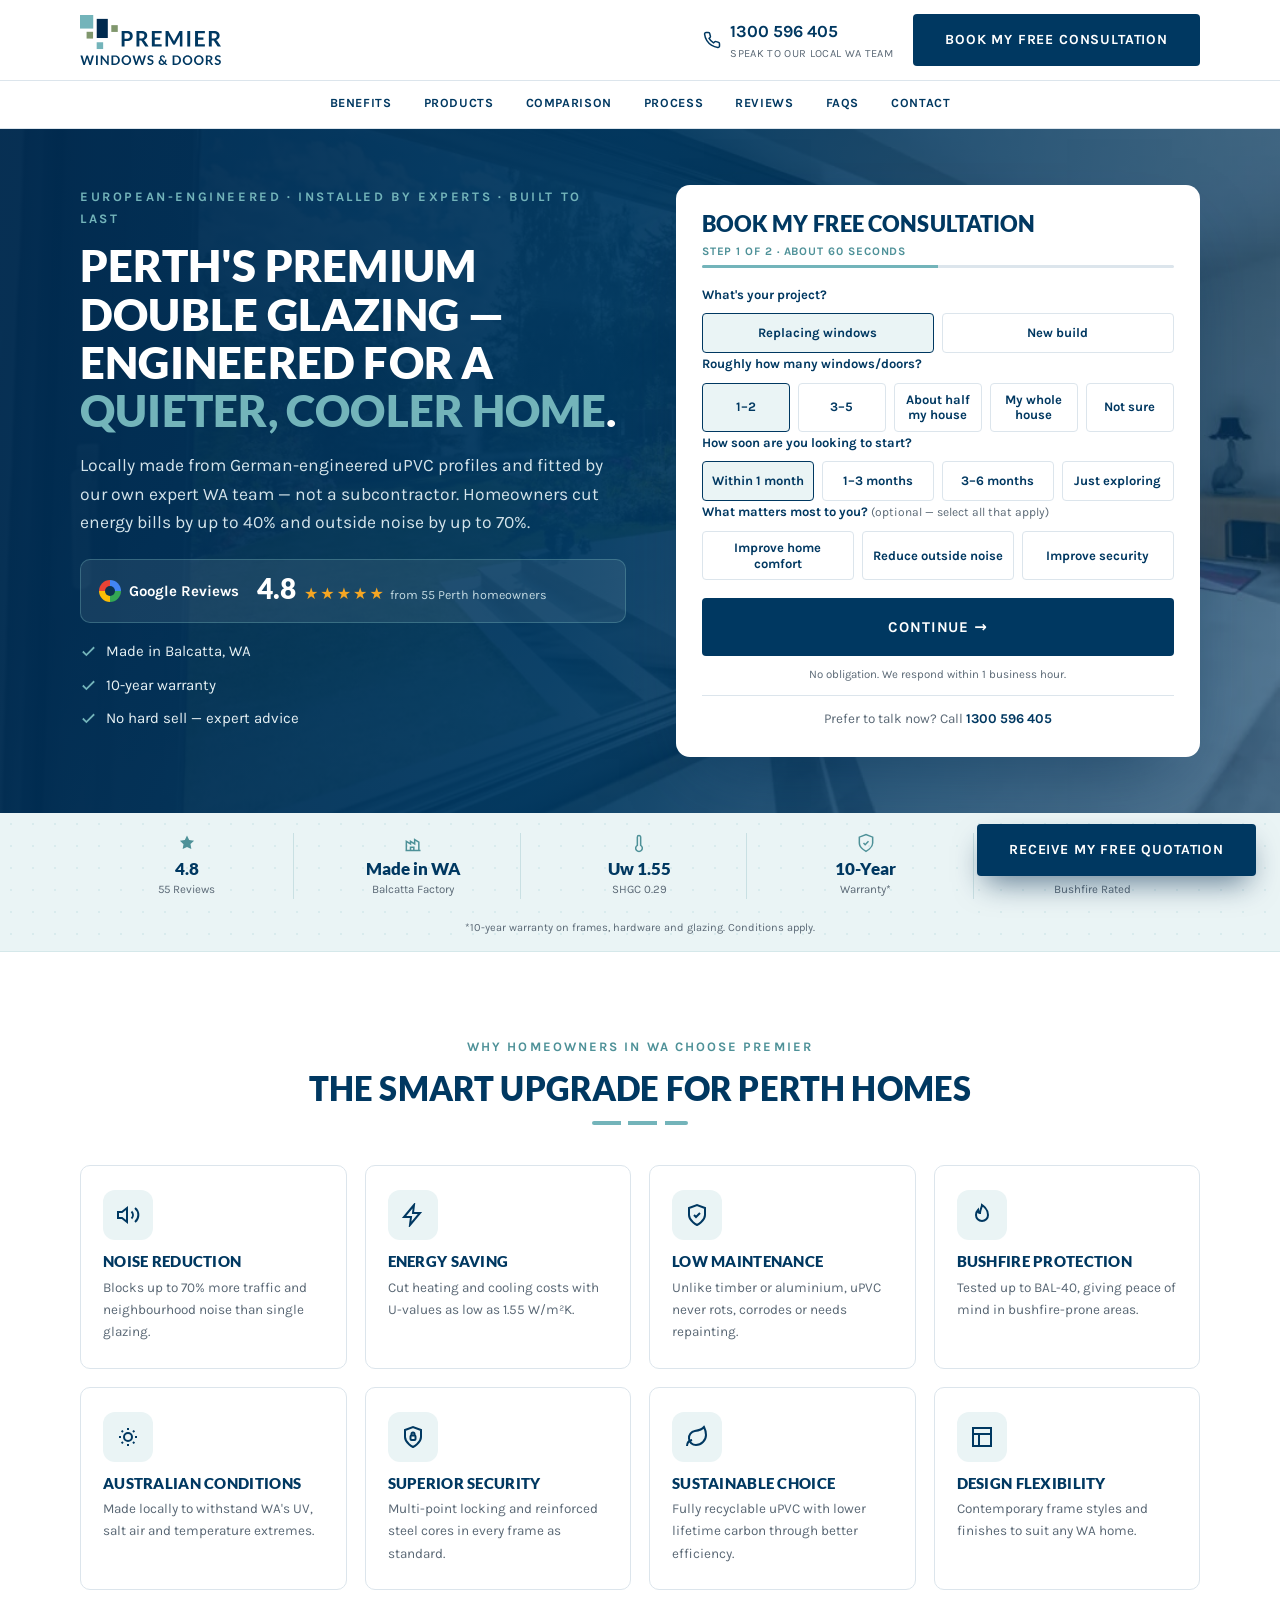
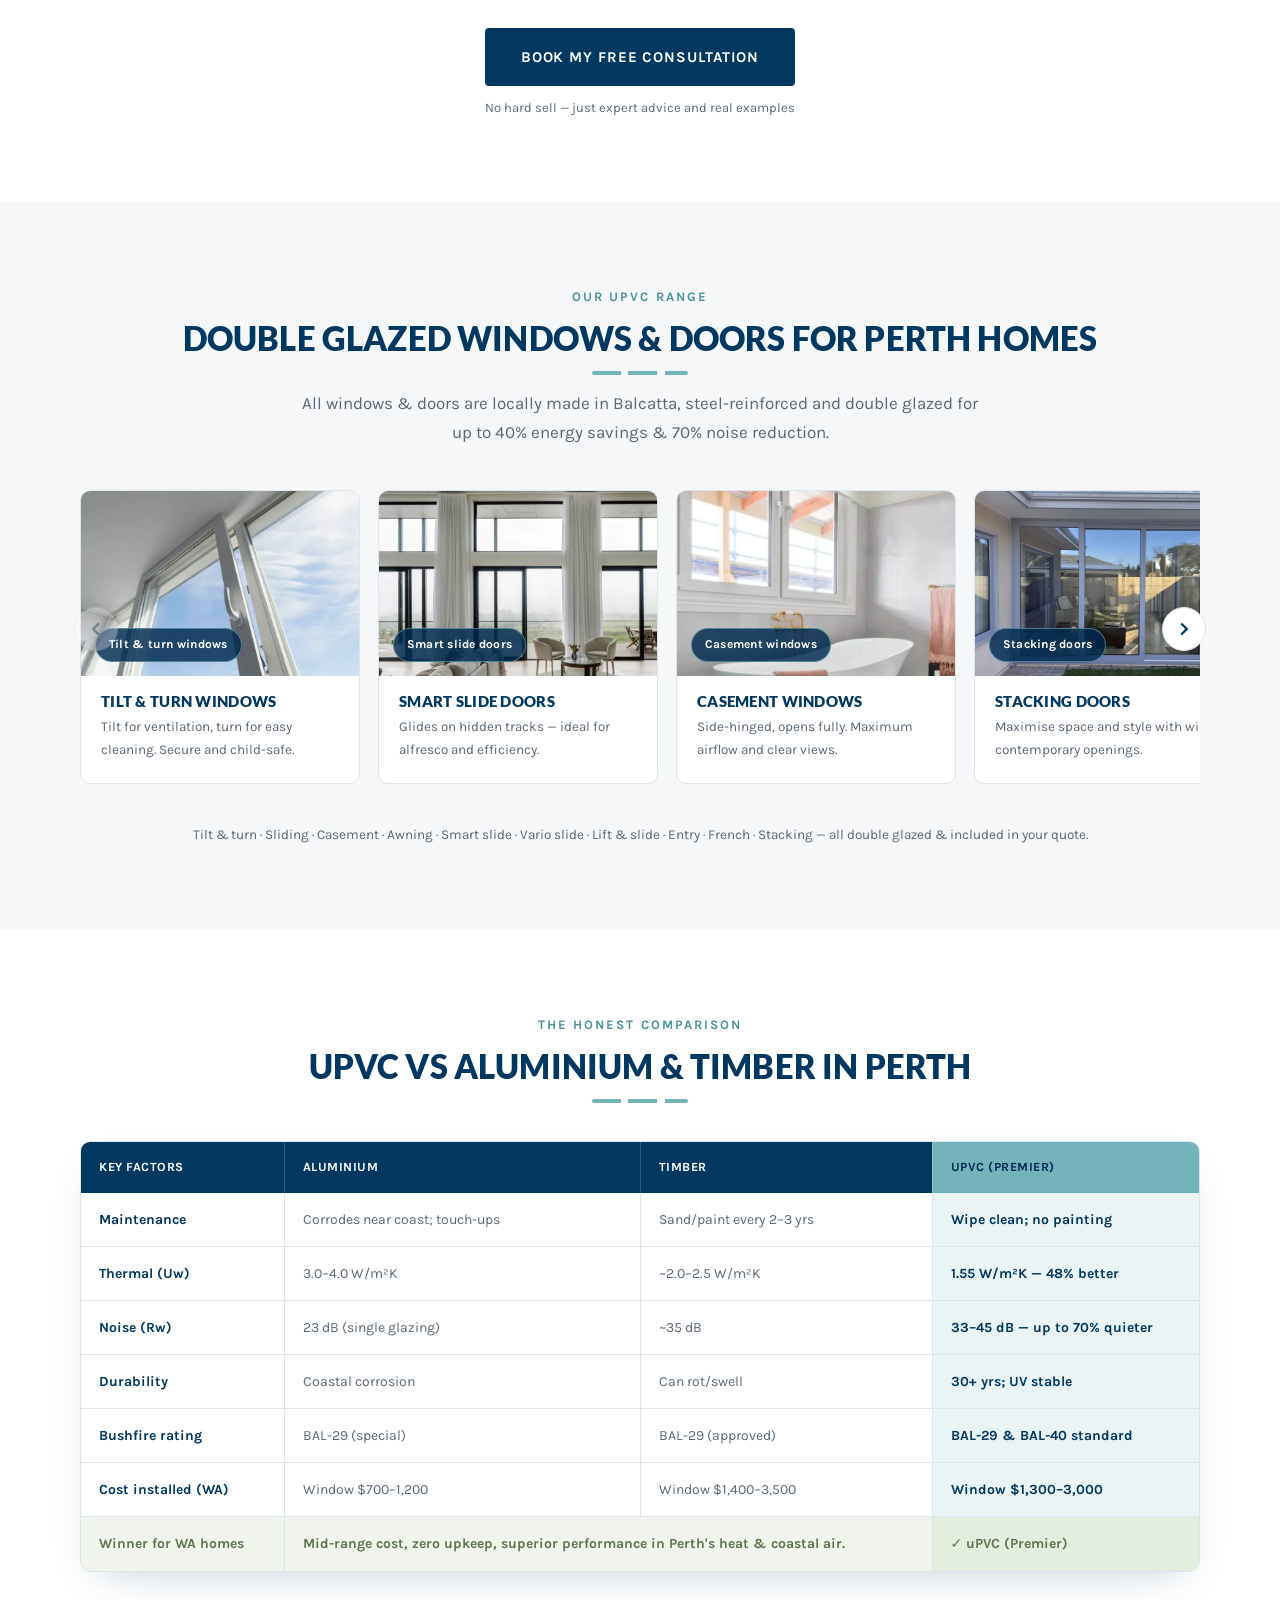
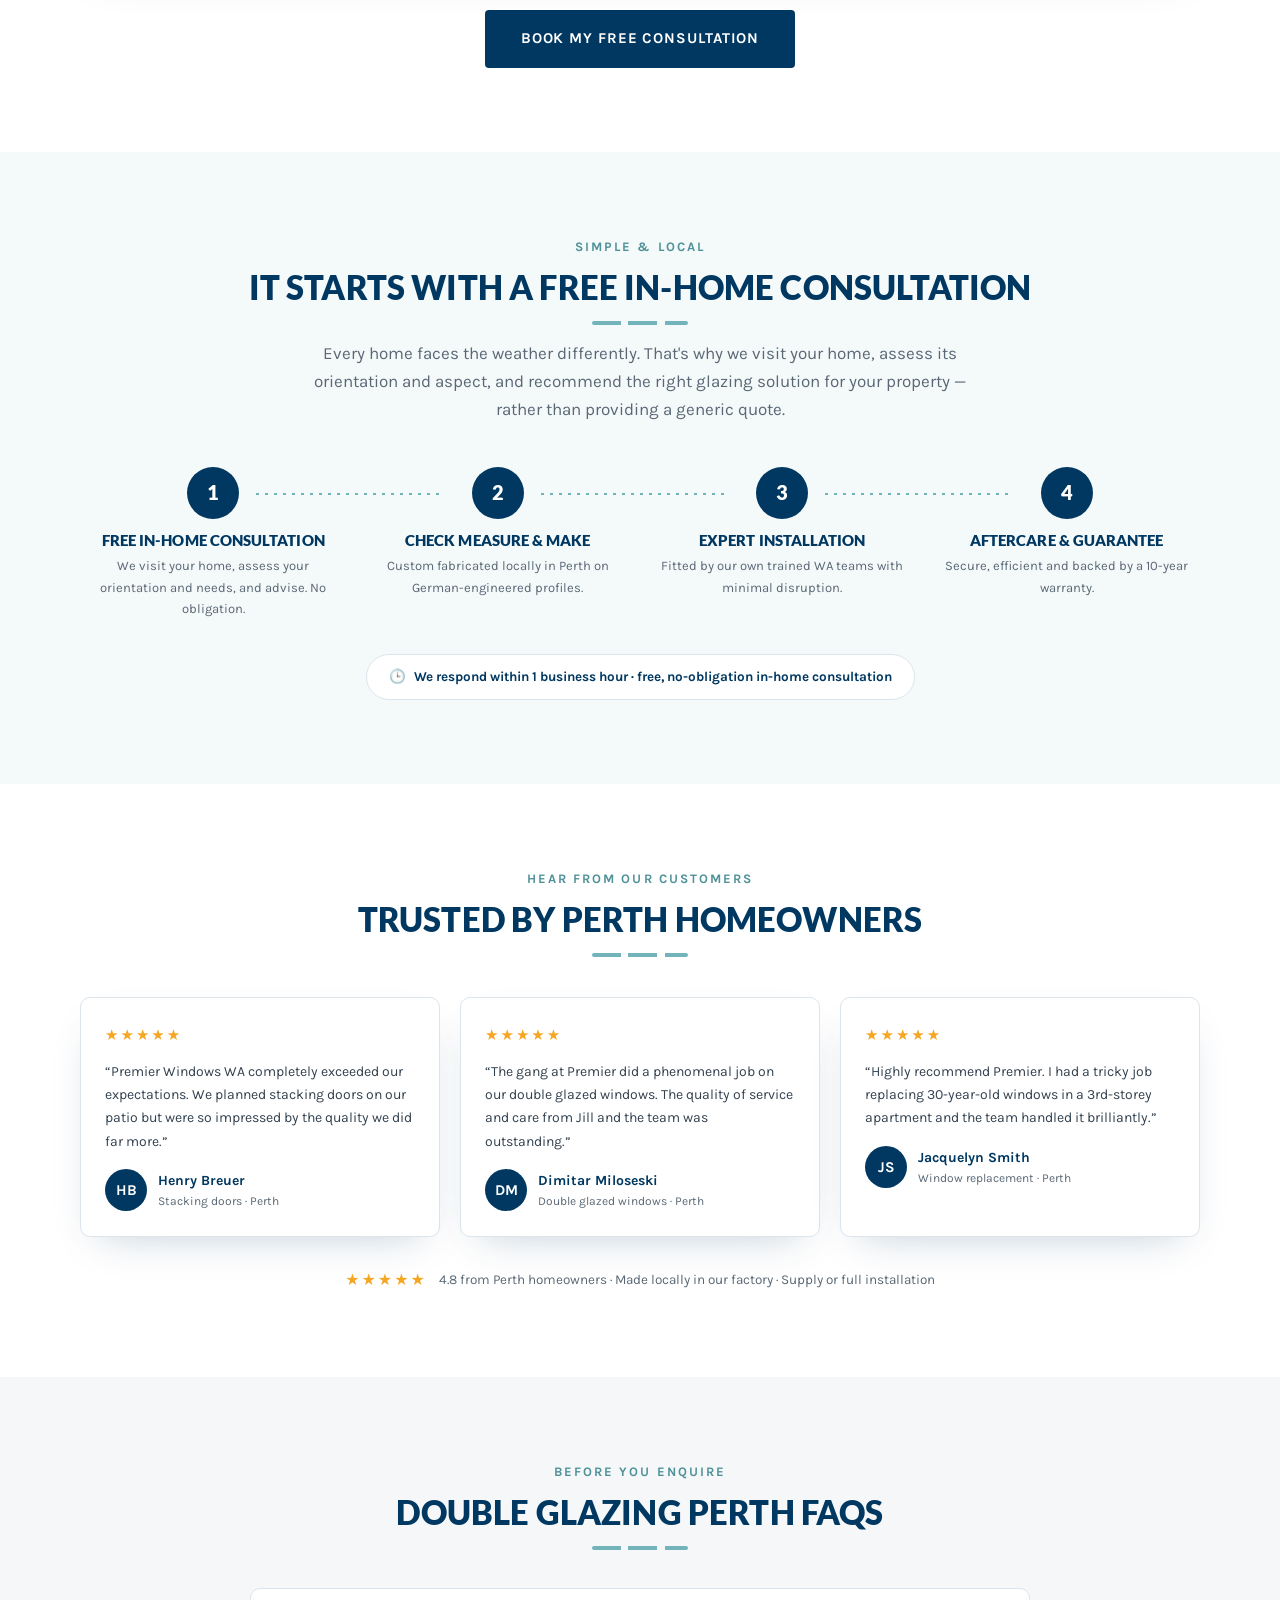
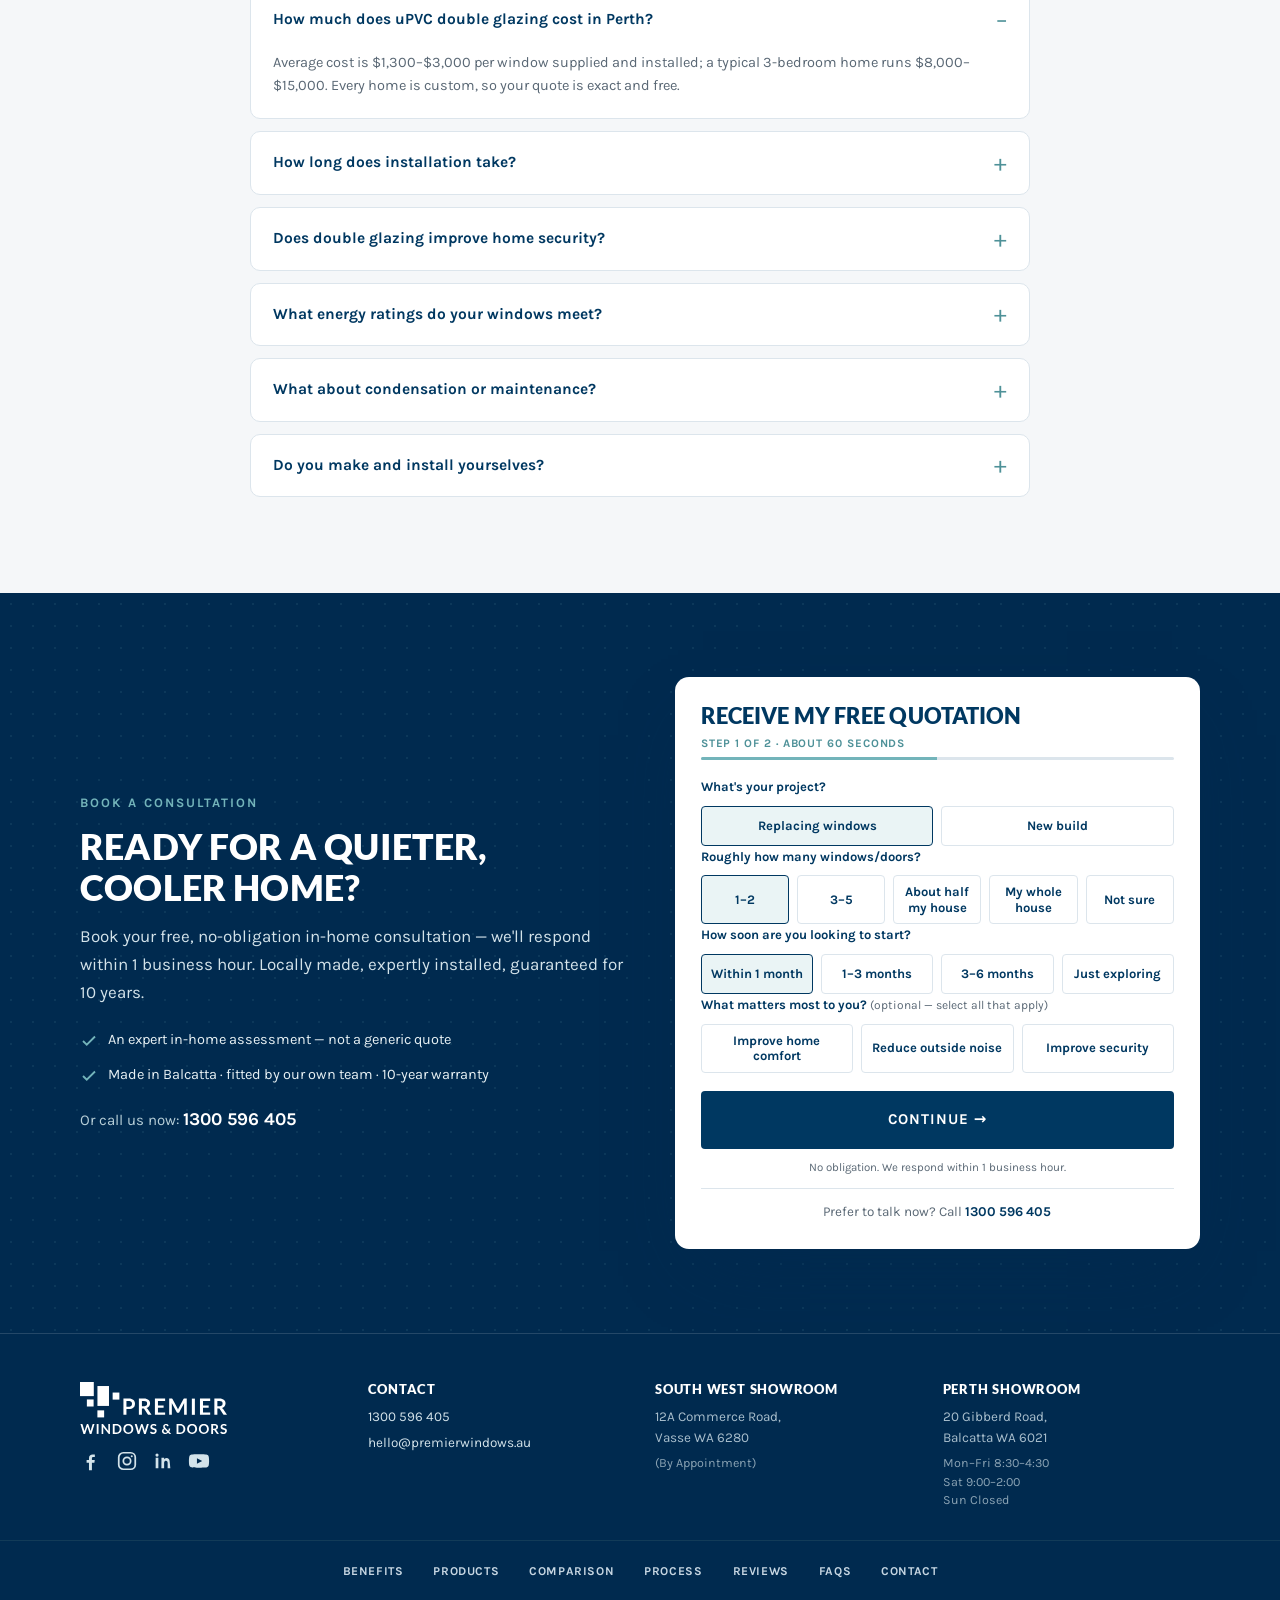
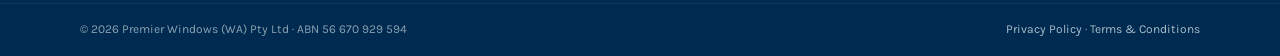
==== index.html @ fc29252c "Bump premier.css to ?v=13 (recover from edge-cache staleness on ?v=12) Co-Authored-By: Claude Opus 4" ====
<!DOCTYPE html>
<html lang="en-AU">
<head>
<meta charset="utf-8">
<meta name="viewport" content="width=device-width, initial-scale=1">
<meta name="robots" content="noindex,follow">
<title>uPVC Double Glazing Perth | Double Glazed Windows &amp; Doors | Premier Windows</title>
<meta name="description" content="European-quality uPVC double glazing, locally made in Balcatta and expertly installed across Perth. Cut energy bills by up to 40% and block up to 70% of the noise. Free in-home consultation.">
<meta name="theme-color" content="#003861">
<link rel="canonical" href="https://glazing.premierwindows.com.au/">
<link rel="icon" href="/assets/images/favicon.svg" type="image/svg+xml">

<!-- Open Graph / social -->
<meta property="og:type" content="website">
<meta property="og:site_name" content="Premier Windows &amp; Doors">
<meta property="og:title" content="uPVC Double Glazing Perth | Double Glazed Windows &amp; Doors">
<meta property="og:description" content="European-quality uPVC double glazing, locally made in Balcatta and expertly installed across Perth. Cut energy bills by up to 40% and block up to 70% of the noise.">
<meta property="og:url" content="https://glazing.premierwindows.com.au/">
<meta property="og:image" content="https://glazing.premierwindows.com.au/assets/images/hero-slidedoor-1080.jpg">
<meta property="og:locale" content="en_AU">
<meta name="twitter:card" content="summary_large_image">
<meta name="twitter:title" content="uPVC Double Glazing Perth | Double Glazed Windows &amp; Doors">
<meta name="twitter:description" content="Locally made in Balcatta, expertly installed across Perth. Cut energy bills by up to 40%, block up to 70% of the noise. Free in-home consultation.">
<meta name="twitter:image" content="https://glazing.premierwindows.com.au/assets/images/hero-slidedoor-1080.jpg">

<!-- ============================================================================
     PREMIER WINDOWS — GLAZING HOMEPAGE (conversion-first)
     glazing.premierwindows.com.au/  ·  dedicated Google Ads landing page
     Shares the same repo architecture as /replacement/ and /south-west-windows/:
       styles  → /assets/css/premier.css   scripts → /assets/js/premier-lp.js
       images  → /assets/images/           fonts   → /assets/fonts/
     ============================================================================ -->

<!-- Preload LCP image + critical fonts -->
<link rel="preload" as="image" href="/assets/images/hero-slidedoor-1080.webp"
      imagesrcset="/assets/images/hero-slidedoor-1000.webp 1000w, /assets/images/hero-slidedoor-1080.webp 1080w"
      imagesizes="100vw" fetchpriority="high">
<link rel="preload" as="font" type="font/woff2" href="/assets/fonts/lato-black.woff2" crossorigin>
<link rel="preload" as="font" type="font/woff2" href="/assets/fonts/karla-regular.woff2" crossorigin>
<link rel="preload" as="font" type="font/woff2" href="/assets/fonts/karla-bold.woff2" crossorigin>

<link rel="stylesheet" href="/assets/css/premier.css?v=13">
</head>
<body>
<a class="skip" href="#quote-form">Skip to consultation form</a>

<!-- ============ HEADER: logo + phone + CTA, with section nav ============ -->
<header class="hdr">
  <div class="wrap">
    <a class="logo" href="#top" aria-label="Premier Windows &amp; Doors">
      <img src="/assets/images/premier-logo.svg" width="153" height="54" alt="Premier Windows &amp; Doors">
    </a>
    <div class="right">
      <a class="tel" href="tel:1300596405" data-track="phone">
        <svg width="18" height="18" viewBox="0 0 24 24" fill="none" stroke="currentColor" stroke-width="2" aria-hidden="true"><path d="M22 16.92v3a2 2 0 0 1-2.18 2 19.79 19.79 0 0 1-8.63-3.07 19.5 19.5 0 0 1-6-6 19.79 19.79 0 0 1-3.07-8.67A2 2 0 0 1 4.11 2h3a2 2 0 0 1 2 1.72c.13.98.36 1.93.7 2.85a2 2 0 0 1-.45 2.11L8.09 9.91a16 16 0 0 0 6 6l1.23-1.23a2 2 0 0 1 2.11-.45c.92.34 1.87.57 2.85.7A2 2 0 0 1 22 16.92z"/></svg>
        <span>1300 596 405<small>Speak to our local WA team</small></span>
      </a>
      <a class="btn btn-primary" href="#quote-form"><span class="u-desktop">Book my free consultation</span><span class="u-mobile">Book consultation</span></a>
    </div>
  </div>
  <nav class="secnav" aria-label="Page sections">
    <div class="wrap">
      <a href="#benefits">Benefits</a>
      <a href="#products">Products</a>
      <a href="#comparison">Comparison</a>
      <a href="#process">Process</a>
      <a href="#reviews">Reviews</a>
      <a href="#faqs">FAQs</a>
      <a href="#contact">Contact</a>
    </div>
  </nav>
</header>

<main id="top">

<!-- ============ HERO ============ -->
<section class="hero" aria-labelledby="hero-h1">
  <div class="heroimg" aria-hidden="true">
    <picture>
      <source type="image/webp" srcset="/assets/images/hero-slidedoor-1000.webp 1000w, /assets/images/hero-slidedoor-1080.webp 1080w" sizes="100vw">
      <img src="/assets/images/hero-slidedoor-1080.jpg" alt="" width="1080" height="675" fetchpriority="high" decoding="async">
    </picture>
  </div>

  <div class="wrap">
    <div>
      <span class="eyebrow">European-engineered · Installed by experts · Built to last</span>
      <h1 id="hero-h1">Perth's premium double glazing — engineered for a <span class="accent">quieter, cooler home</span>.</h1>
      <p class="sub">Locally made from German-engineered uPVC profiles and fitted by our own expert WA team — not a subcontractor. Homeowners cut energy bills by up to 40% and outside noise by up to 70%.</p>

      <!-- Google Reviews — prominent -->
      <div class="gwrap">
        <span class="glogo"><span class="gmark" aria-hidden="true"></span>Google Reviews</span>
        <span class="score">
          <span class="num">4.8</span>
          <span>
            <span class="stars" role="img" aria-label="Rated 4.8 out of 5">★★★★★</span>
            <span class="cnt">from 55 Perth homeowners</span>
          </span>
        </span>
      </div>

      <ul class="usp">
        <li><svg width="17" height="17" viewBox="0 0 24 24" fill="none" stroke="currentColor" stroke-width="2.5" aria-hidden="true"><path d="M20 6 9 17l-5-5"/></svg>Made in Balcatta, WA</li>
        <li><svg width="17" height="17" viewBox="0 0 24 24" fill="none" stroke="currentColor" stroke-width="2.5" aria-hidden="true"><path d="M20 6 9 17l-5-5"/></svg>10-year warranty</li>
        <li><svg width="17" height="17" viewBox="0 0 24 24" fill="none" stroke="currentColor" stroke-width="2.5" aria-hidden="true"><path d="M20 6 9 17l-5-5"/></svg>No hard sell — expert advice</li>
      </ul>
    </div>

    <!-- ============ CONSULTATION FORM (reuses shared premier-lp.js) ============ -->
    <div class="fcard" id="quote-form">
      <form id="quoteForm" novalidate>
        <div data-step="1">
          <h2>Book my free consultation</h2>
          <p class="fstep">Step 1 of 2 · about 60 seconds</p>
          <div class="progress"><i id="progressBar"></i></div>

          <fieldset>
            <legend>What's your project?</legend>
            <div class="choices">
              <input type="radio" id="proj-rep" name="Project_Type" value="Replacing windows" checked>
              <label for="proj-rep">Replacing windows</label>
              <input type="radio" id="proj-new" name="Project_Type" value="New build">
              <label for="proj-new">New build</label>
            </div>
          </fieldset>

          <fieldset>
            <legend>Roughly how many windows/doors?</legend>
            <div class="choices">
              <input type="radio" id="size-1" name="Project_Size" value="1–2" checked>
              <label for="size-1">1–2</label>
              <input type="radio" id="size-2" name="Project_Size" value="3–5">
              <label for="size-2">3–5</label>
              <input type="radio" id="size-3" name="Project_Size" value="About half my house">
              <label for="size-3">About half my house</label>
              <input type="radio" id="size-4" name="Project_Size" value="My whole house">
              <label for="size-4">My whole house</label>
              <input type="radio" id="size-5" name="Project_Size" value="Not sure">
              <label for="size-5">Not sure</label>
            </div>
          </fieldset>

          <fieldset>
            <legend>How soon are you looking to start?</legend>
            <div class="choices">
              <input type="radio" id="when-1" name="Timeframe" value="Within 1 month" checked>
              <label for="when-1">Within 1 month</label>
              <input type="radio" id="when-2" name="Timeframe" value="1–3 months">
              <label for="when-2">1–3 months</label>
              <input type="radio" id="when-3" name="Timeframe" value="3–6 months">
              <label for="when-3">3–6 months</label>
              <input type="radio" id="when-4" name="Timeframe" value="Just exploring">
              <label for="when-4">Just exploring</label>
            </div>
          </fieldset>

          <fieldset>
            <legend>What matters most to you? <span class="opt">(optional — select all that apply)</span></legend>
            <div class="choices checks">
              <input type="checkbox" id="pri-1" name="Priorities" value="Improve home comfort">
              <label for="pri-1">Improve home comfort</label>
              <input type="checkbox" id="pri-2" name="Priorities" value="Reduce outside noise">
              <label for="pri-2">Reduce outside noise</label>
              <input type="checkbox" id="pri-3" name="Priorities" value="Improve security">
              <label for="pri-3">Improve security</label>
            </div>
          </fieldset>

          <button type="button" class="btn btn-primary btn-block btn-lg" id="toStep2" style="margin-top:18px">Continue →</button>
          <p class="micro">No obligation. We respond within 1 business hour.</p>
          <p class="callalt">Prefer to talk now? Call <a href="tel:1300596405" data-track="phone">1300 596 405</a></p>
        </div>

        <div data-step="2" hidden>
          <h2>Almost done</h2>
          <p class="fstep">Step 2 of 2 · where should we send it?</p>
          <div class="progress"><i style="width:100%"></i></div>

          <div class="field">
            <label class="sr-only" for="first-name">First name</label>
            <input type="text" id="first-name" name="First_Name" placeholder="First name" autocomplete="given-name" required>
            <p class="err">Please enter your first name</p>
          </div>
          <div class="field">
            <label class="sr-only" for="last-name">Last name</label>
            <input type="text" id="last-name" name="Last_Name" placeholder="Last name" autocomplete="family-name" required>
            <p class="err">Please enter your last name</p>
          </div>
          <div class="field">
            <label class="sr-only" for="phone">Phone number</label>
            <input type="tel" id="phone" name="Phone" placeholder="Phone number" autocomplete="tel" inputmode="tel" required>
            <p class="err">Please enter a valid phone number</p>
          </div>
          <div class="field">
            <label class="sr-only" for="email">Email address</label>
            <input type="email" id="email" name="Email" placeholder="Email address" autocomplete="email" inputmode="email" required>
            <p class="err">Please enter a valid email address</p>
          </div>

          <button type="submit" class="btn btn-primary btn-block btn-lg" id="submitBtn" style="margin-top:18px">Book my consultation →</button>
          <button type="button" class="back" id="backTo1">← Back</button>
          <p class="micro">🔒 We respond within 1 business hour. By submitting you agree to be contacted by Premier Windows. Opt out anytime.</p>
        </div>
      </form>

      <!-- Inline success (used only if SUCCESS_URL redirect is disabled) -->
      <div class="success" id="formSuccess" hidden role="status" aria-live="polite">
        <div class="ico"><svg width="30" height="30" viewBox="0 0 24 24" fill="none" stroke="currentColor" stroke-width="3" aria-hidden="true"><path d="M20 6 9 17l-5-5"/></svg></div>
        <h2>Thank you</h2>
        <p>Your consultation request is in. A local Premier specialist will call you within <strong>1 business hour</strong>.</p>
        <p style="margin-top:14px"><a class="btn btn-outline" href="tel:1300596405" data-track="phone">Call us now instead</a></p>
      </div>
    </div>
  </div>
</section>

<!-- ============ TRUST STRIP ============ -->
<section class="trustbar" aria-label="Why homeowners trust Premier Windows">
  <div class="dotted" aria-hidden="true"></div>
  <div class="wrap">
    <div class="tstat">
      <span class="tico"><svg width="20" height="20" viewBox="0 0 24 24" fill="currentColor" aria-hidden="true"><path d="M12 3l2.6 5.3 5.9.9-4.3 4.1 1 5.8L12 16.9 6.8 19.2l1-5.8L3.5 9.2l5.9-.9L12 3z"/></svg></span>
      <span class="big">4.8</span><small>55 Reviews</small>
    </div>
    <div class="tstat">
      <span class="tico"><svg width="20" height="20" viewBox="0 0 24 24" fill="none" stroke="currentColor" stroke-width="1.8" aria-hidden="true"><path d="M3 21h18M4 21V10l5 3V10l5 3V8l5 3v10"/><path d="M9 21v-4h4v4"/></svg></span>
      <span class="big">Made in WA</span><small>Balcatta Factory</small>
    </div>
    <div class="tstat">
      <span class="tico"><svg width="20" height="20" viewBox="0 0 24 24" fill="none" stroke="currentColor" stroke-width="1.8" aria-hidden="true"><path d="M14 14.76V5a2 2 0 1 0-4 0v9.76a4 4 0 1 0 4 0z"/></svg></span>
      <span class="big">Uw 1.55</span><small>SHGC 0.29</small>
    </div>
    <div class="tstat">
      <span class="tico"><svg width="20" height="20" viewBox="0 0 24 24" fill="none" stroke="currentColor" stroke-width="1.8" aria-hidden="true"><path d="M12 22s8-4 8-10V5l-8-3-8 3v7c0 6 8 10 8 10z"/><path d="m9 12 2 2 4-4"/></svg></span>
      <span class="big">10-Year</span><small>Warranty*</small>
    </div>
    <div class="tstat">
      <span class="tico"><svg width="20" height="20" viewBox="0 0 24 24" fill="none" stroke="currentColor" stroke-width="1.8" aria-hidden="true"><path d="M12 2s6 4 6 10a6 6 0 0 1-12 0c0-2 1-4 2-5 0 2 1 3 2 3 0-3 2-6 2-8z"/></svg></span>
      <span class="big">BAL-40</span><small>Bushfire Rated</small>
    </div>
  </div>
  <p class="trustnote">*10-year warranty on frames, hardware and glazing. Conditions apply.</p>
</section>

<!-- ============ BENEFITS ============ -->
<section class="section" id="benefits" aria-labelledby="benefits-h">
  <div class="wrap center">
    <span class="eyebrow">Why homeowners in WA choose Premier</span>
    <h2 class="h-sec" id="benefits-h">The smart upgrade for Perth homes</h2>
    <span class="divider" aria-hidden="true"></span>
  </div>
  <div class="wrap" style="margin-top:40px">
    <div class="grid4">
      <article class="card"><span class="ico"><svg width="24" height="24" viewBox="0 0 24 24" fill="none" stroke="currentColor" stroke-width="2" aria-hidden="true"><path d="M11 5 6 9H2v6h4l5 4V5z"/><path d="M15.5 8.5a5 5 0 0 1 0 7M19 5a9 9 0 0 1 0 14"/></svg></span><h3>Noise reduction</h3><p>Blocks up to 70% more traffic and neighbourhood noise than single glazing.</p></article>
      <article class="card"><span class="ico"><svg width="24" height="24" viewBox="0 0 24 24" fill="none" stroke="currentColor" stroke-width="2" aria-hidden="true"><path d="M13 2 3 14h7l-1 8 10-12h-7z"/></svg></span><h3>Energy saving</h3><p>Cut heating and cooling costs with U-values as low as 1.55 W/m²K.</p></article>
      <article class="card"><span class="ico"><svg width="24" height="24" viewBox="0 0 24 24" fill="none" stroke="currentColor" stroke-width="2" aria-hidden="true"><path d="M12 22s8-4 8-10V5l-8-3-8 3v7c0 6 8 10 8 10z"/><path d="m9 12 2 2 4-4"/></svg></span><h3>Low maintenance</h3><p>Unlike timber or aluminium, uPVC never rots, corrodes or needs repainting.</p></article>
      <article class="card"><span class="ico"><svg width="24" height="24" viewBox="0 0 24 24" fill="none" stroke="currentColor" stroke-width="2" aria-hidden="true"><path d="M12 2s6 4 6 10a6 6 0 0 1-12 0c0-2 1-4 2-5 0 2 1 3 2 3 0-3 2-6 2-8z"/></svg></span><h3>Bushfire protection</h3><p>Tested up to BAL-40, giving peace of mind in bushfire-prone areas.</p></article>
      <article class="card"><span class="ico"><svg width="24" height="24" viewBox="0 0 24 24" fill="none" stroke="currentColor" stroke-width="2" aria-hidden="true"><circle cx="12" cy="12" r="4"/><path d="M12 3v2M12 19v2M3 12h2M19 12h2M5.6 5.6 7 7M17 17l1.4 1.4M18.4 5.6 17 7M7 17l-1.4 1.4"/></svg></span><h3>Australian conditions</h3><p>Made locally to withstand WA's UV, salt air and temperature extremes.</p></article>
      <article class="card"><span class="ico"><svg width="24" height="24" viewBox="0 0 24 24" fill="none" stroke="currentColor" stroke-width="2" aria-hidden="true"><path d="M12 22s8-4 8-10V5l-8-3-8 3v7c0 6 8 10 8 10z"/><rect x="9.5" y="10.5" width="5" height="4.5" rx="1"/><path d="M10.5 10.5V9a1.5 1.5 0 0 1 3 0v1.5"/></svg></span><h3>Superior security</h3><p>Multi-point locking and reinforced steel cores in every frame as standard.</p></article>
      <article class="card"><span class="ico"><svg width="24" height="24" viewBox="0 0 24 24" fill="none" stroke="currentColor" stroke-width="2" aria-hidden="true"><path d="M11 20A7 7 0 0 1 9.8 6.1C15.5 5 17 4.48 19 2c1 2 2 4.18 2 8 0 5.5-4.78 10-10 10Z"/><path d="M2 21c0-3 1.85-5.36 5.08-6"/></svg></span><h3>Sustainable choice</h3><p>Fully recyclable uPVC with lower lifetime carbon through better efficiency.</p></article>
      <article class="card"><span class="ico"><svg width="24" height="24" viewBox="0 0 24 24" fill="none" stroke="currentColor" stroke-width="2" aria-hidden="true"><path d="M3 3h18v18H3z"/><path d="M3 9h18M9 21V9"/></svg></span><h3>Design flexibility</h3><p>Contemporary frame styles and finishes to suit any WA home.</p></article>
    </div>
    <div class="seccta">
      <a class="btn btn-primary btn-lg" href="#quote-form">Book my free consultation</a>
      <span class="hint">No hard sell — just expert advice and real examples</span>
    </div>
  </div>
</section>

<!-- ============ PRODUCT RANGE ============ -->
<section class="section" id="products" style="background:var(--grey)" aria-labelledby="range-h">
  <div class="wrap center">
    <span class="eyebrow">Our uPVC range</span>
    <h2 class="h-sec" id="range-h">Double glazed windows &amp; doors for Perth homes</h2>
    <span class="divider" aria-hidden="true"></span>
    <p class="lead">All windows &amp; doors are locally made in Balcatta, steel-reinforced and double glazed for up to 40% energy savings &amp; 70% noise reduction.</p>
  </div>
  <div class="wrap" style="margin-top:40px">
    <div class="prodslider-wrap">
      <button class="slidebtn prev" type="button" aria-label="Previous products"><svg width="22" height="22" viewBox="0 0 24 24" fill="none" stroke="currentColor" stroke-width="2.5" aria-hidden="true"><path d="M15 18l-6-6 6-6"/></svg></button>
      <div class="prodslider" role="group" aria-label="Premier product range">
        <article class="prod"><div class="pimg"><img src="/assets/images/product-tilt-turn.webp" alt="Premier uPVC tilt &amp; turn window tilted open to the sky" width="760" height="507" loading="lazy" decoding="async"><span class="plabel">Tilt &amp; turn windows</span></div><div class="pbody"><h3>Tilt &amp; turn windows</h3><p>Tilt for ventilation, turn for easy cleaning. Secure and child-safe.</p></div></article>
        <article class="prod"><div class="pimg"><img src="/assets/images/product-smart-slide.webp" alt="Premier uPVC smart slide doors opening to a rural view" width="760" height="507" loading="lazy" decoding="async"><span class="plabel">Smart slide doors</span></div><div class="pbody"><h3>Smart slide doors</h3><p>Glides on hidden tracks — ideal for alfresco and efficiency.</p></div></article>
        <article class="prod"><div class="pimg"><img src="/assets/images/product-casement.webp" alt="Premier uPVC casement windows opening above a freestanding bath" width="760" height="507" loading="lazy" decoding="async"><span class="plabel">Casement windows</span></div><div class="pbody"><h3>Casement windows</h3><p>Side-hinged, opens fully. Maximum airflow and clear views.</p></div></article>
        <article class="prod"><div class="pimg"><img src="/assets/images/product-stacking.webp" alt="Premier uPVC stacking doors opening to a paved courtyard" width="760" height="507" loading="lazy" decoding="async"><span class="plabel">Stacking doors</span></div><div class="pbody"><h3>Stacking doors</h3><p>Maximise space and style with wide, contemporary openings.</p></div></article>
        <article class="prod"><div class="pimg"><img src="/assets/images/product-awning.webp" alt="Premier uPVC awning windows in a bright living room" width="760" height="507" loading="lazy" decoding="async"><span class="plabel">Awning windows</span></div><div class="pbody"><h3>Awning windows</h3><p>Top-hinged to open outward — fresh airflow, even in the rain.</p></div></article>
        <article class="prod"><div class="pimg"><img src="/assets/images/product-entry-door.webp" alt="Premier uPVC timber-look entry door with glass side panels" width="760" height="507" loading="lazy" decoding="async"><span class="plabel">Entry doors</span></div><div class="pbody"><h3>Entry doors</h3><p>A secure, thermally efficient welcome in timber-look or colour.</p></div></article>
        <article class="prod"><div class="pimg"><img src="/assets/images/product-french-door.webp" alt="Premier uPVC French doors opening onto a garden" width="760" height="507" loading="lazy" decoding="async"><span class="plabel">French doors</span></div><div class="pbody"><h3>French doors</h3><p>Classic double doors that open wide and bring the outside in.</p></div></article>
        <article class="prod"><div class="pimg"><img src="/assets/images/product-lift-slide.webp" alt="Premier uPVC lift &amp; slide doors to a brick patio" width="760" height="507" loading="lazy" decoding="async"><span class="plabel">Lift &amp; slide doors</span></div><div class="pbody"><h3>Lift &amp; slide doors</h3><p>Large panels that glide effortlessly and seal tight when closed.</p></div></article>
        <article class="prod"><div class="pimg"><img src="/assets/images/product-vario-slide-window.webp" alt="Premier uPVC vario slide window in a modern kitchen" width="760" height="507" loading="lazy" decoding="async"><span class="plabel">Vario slide windows</span></div><div class="pbody"><h3>Vario slide windows</h3><p>Slimline sliding sashes with a big, clear, uninterrupted view.</p></div></article>
        <article class="prod"><div class="pimg"><img src="/assets/images/product-vario-slide-door.webp" alt="Premier uPVC vario slide doors opening to a garden and pool" width="760" height="507" loading="lazy" decoding="async"><span class="plabel">Vario slide doors</span></div><div class="pbody"><h3>Vario slide doors</h3><p>Space-saving sliders for easy, everyday indoor-outdoor living.</p></div></article>
      </div>
      <button class="slidebtn next" type="button" aria-label="Next products"><svg width="22" height="22" viewBox="0 0 24 24" fill="none" stroke="currentColor" stroke-width="2.5" aria-hidden="true"><path d="M9 18l6-6-6-6"/></svg></button>
    </div>
    <p class="rangenote">Tilt &amp; turn · Sliding · Casement · Awning · Smart slide · Vario slide · Lift &amp; slide · Entry · French · Stacking — all double glazed &amp; included in your quote.</p>
  </div>
</section>

<!-- ============ COMPARISON ============ -->
<section class="section" id="comparison" aria-labelledby="compare-h">
  <div class="wrap center">
    <span class="eyebrow">The honest comparison</span>
    <h2 class="h-sec" id="compare-h">uPVC vs aluminium &amp; timber in Perth</h2>
    <span class="divider" aria-hidden="true"></span>
  </div>
  <div class="wrap" style="margin-top:38px">
    <div class="tablewrap">
      <table>
        <caption>Aluminium and timber windows compared with Premier uPVC double glazing</caption>
        <thead>
          <tr>
            <th scope="col">Key factors</th>
            <th scope="col">Aluminium</th>
            <th scope="col">Timber</th>
            <th scope="col" class="hl">uPVC (Premier)</th>
          </tr>
        </thead>
        <tbody>
          <tr>
            <th scope="row">Maintenance</th>
            <td data-label="Aluminium">Corrodes near coast; touch-ups</td>
            <td data-label="Timber">Sand/paint every 2–3 yrs</td>
            <td data-label="uPVC (Premier)" class="hl">Wipe clean; no painting</td>
          </tr>
          <tr>
            <th scope="row">Thermal (Uw)</th>
            <td data-label="Aluminium">3.0–4.0 W/m²K</td>
            <td data-label="Timber">~2.0–2.5 W/m²K</td>
            <td data-label="uPVC (Premier)" class="hl">1.55 W/m²K — 48% better</td>
          </tr>
          <tr>
            <th scope="row">Noise (Rw)</th>
            <td data-label="Aluminium">23 dB (single glazing)</td>
            <td data-label="Timber">~35 dB</td>
            <td data-label="uPVC (Premier)" class="hl">33–45 dB — up to 70% quieter</td>
          </tr>
          <tr>
            <th scope="row">Durability</th>
            <td data-label="Aluminium">Coastal corrosion</td>
            <td data-label="Timber">Can rot/swell</td>
            <td data-label="uPVC (Premier)" class="hl">30+ yrs; UV stable</td>
          </tr>
          <tr>
            <th scope="row">Bushfire rating</th>
            <td data-label="Aluminium">BAL-29 (special)</td>
            <td data-label="Timber">BAL-29 (approved)</td>
            <td data-label="uPVC (Premier)" class="hl">BAL-29 &amp; BAL-40 standard</td>
          </tr>
          <tr>
            <th scope="row">Cost installed (WA)</th>
            <td data-label="Aluminium">Window $700–1,200</td>
            <td data-label="Timber">Window $1,400–3,500</td>
            <td data-label="uPVC (Premier)" class="hl">Window $1,300–3,000</td>
          </tr>
          <tr class="verdict">
            <th scope="row">Winner for WA homes</th>
            <td data-label="Why" colspan="2">Mid-range cost, zero upkeep, superior performance in Perth's heat &amp; coastal air.</td>
            <td data-label="Winner" class="hl">✓ uPVC (Premier)</td>
          </tr>
        </tbody>
      </table>
    </div>
    <div class="seccta">
      <a class="btn btn-primary btn-lg" href="#quote-form">Book my free consultation</a>
    </div>
  </div>
</section>

<!-- ============ PROCESS (leads with the value of the in-home consultation) ============ -->
<section class="section" id="process" style="background:var(--sky)" aria-labelledby="process-h">
  <div class="wrap center">
    <span class="eyebrow">Simple &amp; local</span>
    <h2 class="h-sec" id="process-h">It starts with a free in-home consultation</h2>
    <span class="divider" aria-hidden="true"></span>
    <p class="lead">Every home faces the weather differently. That's why we visit your home, assess its orientation and aspect, and recommend the right glazing solution for your property — rather than providing a generic quote.</p>
  </div>
  <div class="wrap" style="margin-top:44px">
    <ol class="steps">
      <li class="step"><span class="n" aria-hidden="true">1</span><h3>Free in-home consultation</h3><p>We visit your home, assess your orientation and needs, and advise. No obligation.</p></li>
      <li class="step"><span class="n" aria-hidden="true">2</span><h3>Check measure &amp; make</h3><p>Custom fabricated locally in Perth on German-engineered profiles.</p></li>
      <li class="step"><span class="n" aria-hidden="true">3</span><h3>Expert installation</h3><p>Fitted by our own trained WA teams with minimal disruption.</p></li>
      <li class="step"><span class="n" aria-hidden="true">4</span><h3>Aftercare &amp; guarantee</h3><p>Secure, efficient and backed by a 10-year warranty.</p></li>
    </ol>
    <p class="center"><span class="pill"><span aria-hidden="true">🕒</span> We respond within 1 business hour · free, no-obligation in-home consultation</span></p>
  </div>
</section>

<!-- ============ TESTIMONIALS ============ -->
<section class="section" id="reviews" aria-labelledby="reviews-h">
  <div class="wrap center">
    <span class="eyebrow">Hear from our customers</span>
    <h2 class="h-sec" id="reviews-h">Trusted by Perth homeowners</h2>
    <span class="divider" aria-hidden="true"></span>
  </div>
  <div class="wrap" style="margin-top:40px">
    <div class="grid3">
      <article class="tcard">
        <span class="stars" role="img" aria-label="Rated 5 out of 5">★★★★★</span>
        <p>“Premier Windows WA completely exceeded our expectations. We planned stacking doors on our patio but were so impressed by the quality we did far more.”</p>
        <footer><span class="av" aria-hidden="true">HB</span><span><b>Henry Breuer</b><span>Stacking doors · Perth</span></span></footer>
      </article>
      <article class="tcard">
        <span class="stars" role="img" aria-label="Rated 5 out of 5">★★★★★</span>
        <p>“The gang at Premier did a phenomenal job on our double glazed windows. The quality of service and care from Jill and the team was outstanding.”</p>
        <footer><span class="av" aria-hidden="true">DM</span><span><b>Dimitar Miloseski</b><span>Double glazed windows · Perth</span></span></footer>
      </article>
      <article class="tcard">
        <span class="stars" role="img" aria-label="Rated 5 out of 5">★★★★★</span>
        <p>“Highly recommend Premier. I had a tricky job replacing 30-year-old windows in a 3rd-storey apartment and the team handled it brilliantly.”</p>
        <footer><span class="av" aria-hidden="true">JS</span><span><b>Jacquelyn Smith</b><span>Window replacement · Perth</span></span></footer>
      </article>
    </div>
    <p class="revfoot"><span class="stars" role="img" aria-label="Rated 4.8 out of 5">★★★★★</span> 4.8 from Perth homeowners · Made locally in our factory · Supply or full installation</p>
  </div>
</section>

<!-- ============ FAQ ============ -->
<section class="section" id="faqs" style="background:var(--grey)" aria-labelledby="faq-h">
  <div class="wrap center">
    <span class="eyebrow">Before you enquire</span>
    <h2 class="h-sec" id="faq-h">Double glazing Perth FAQs</h2>
    <span class="divider" aria-hidden="true"></span>
  </div>
  <div class="wrap faq" style="margin-top:38px">
    <details open>
      <summary>How much does uPVC double glazing cost in Perth?</summary>
      <div class="a">Average cost is $1,300–$3,000 per window supplied and installed; a typical 3-bedroom home runs $8,000–$15,000. Every home is custom, so your quote is exact and free.</div>
    </details>
    <details>
      <summary>How long does installation take?</summary>
      <div class="a">Most homes are fitted in 1–4 days on site by our own trained teams — never subcontractors — with minimal disruption. As a guide, plan for around 10–14 weeks from order to installation while your windows are custom-made in Balcatta.</div>
    </details>
    <details>
      <summary>Does double glazing improve home security?</summary>
      <div class="a">Yes. Every Premier frame has multi-point locking and reinforced steel cores as standard, and our double glazed units meet AS 2047 — significantly harder to force than old single glazed aluminium.</div>
    </details>
    <details>
      <summary>What energy ratings do your windows meet?</summary>
      <div class="a">Our Low-E, argon-filled double glazed units reach U-values as low as 1.55 W/m²K (7-star NatHERS) and comply with AS 2047 and AS 1288 — cutting heating and cooling costs by up to 40%.</div>
    </details>
    <details>
      <summary>What about condensation or maintenance?</summary>
      <div class="a">uPVC never rots, corrodes or needs repainting — just wipe the frames clean. Double glazing also helps reduce the condensation that forms on cold single glazed aluminium frames.</div>
    </details>
    <details>
      <summary>Do you make and install yourselves?</summary>
      <div class="a">Yes — we manufacture every window and door in our own Balcatta factory and install with our own trained WA teams, never subcontractors. That's how we control quality from consultation to aftercare, backed by a 10-year warranty.</div>
    </details>
  </div>
</section>

<!-- ============ FINAL CTA / CONTACT ============ -->
<section class="section final" id="contact" aria-labelledby="final-h">
  <div class="dotted" aria-hidden="true"></div>
  <div class="wrap">
    <div>
      <span class="eyebrow" style="color:var(--blue)">Book a consultation</span>
      <h2 id="final-h">Ready for a quieter, cooler home?</h2>
      <p class="lead">Book your free, no-obligation in-home consultation — we'll respond within 1 business hour. Locally made, expertly installed, guaranteed for 10 years.</p>
      <ul class="fl">
        <li><svg width="18" height="18" viewBox="0 0 24 24" fill="none" stroke="currentColor" stroke-width="2.5" aria-hidden="true"><path d="M20 6 9 17l-5-5"/></svg>An expert in-home assessment — not a generic quote</li>
        <li><svg width="18" height="18" viewBox="0 0 24 24" fill="none" stroke="currentColor" stroke-width="2.5" aria-hidden="true"><path d="M20 6 9 17l-5-5"/></svg>Made in Balcatta · fitted by our own team · 10-year warranty</li>
      </ul>
      <p class="finaltel">Or call us now: <a href="tel:1300596405" data-track="phone">1300 596 405</a></p>
    </div>

    <!-- Second consultation form — same component + shared premier-lp.js as the hero form.
         Uses [data-quote-form] + [data-next]/[data-back] and unique field ids so
         both forms coexist and submit identically (redirect to /thank-you/). -->
    <div class="fcard">
      <form data-quote-form novalidate>
        <div data-step="1">
          <h2>Receive my free quotation</h2>
          <p class="fstep">Step 1 of 2 · about 60 seconds</p>
          <div class="progress"><i></i></div>

          <fieldset>
            <legend>What's your project?</legend>
            <div class="choices">
              <input type="radio" id="proj-rep-2" name="Project_Type" value="Replacing windows" checked>
              <label for="proj-rep-2">Replacing windows</label>
              <input type="radio" id="proj-new-2" name="Project_Type" value="New build">
              <label for="proj-new-2">New build</label>
            </div>
          </fieldset>

          <fieldset>
            <legend>Roughly how many windows/doors?</legend>
            <div class="choices">
              <input type="radio" id="size-1-2" name="Project_Size" value="1–2" checked>
              <label for="size-1-2">1–2</label>
              <input type="radio" id="size-2-2" name="Project_Size" value="3–5">
              <label for="size-2-2">3–5</label>
              <input type="radio" id="size-3-2" name="Project_Size" value="About half my house">
              <label for="size-3-2">About half my house</label>
              <input type="radio" id="size-4-2" name="Project_Size" value="My whole house">
              <label for="size-4-2">My whole house</label>
              <input type="radio" id="size-5-2" name="Project_Size" value="Not sure">
              <label for="size-5-2">Not sure</label>
            </div>
          </fieldset>

          <fieldset>
            <legend>How soon are you looking to start?</legend>
            <div class="choices">
              <input type="radio" id="when-1-2" name="Timeframe" value="Within 1 month" checked>
              <label for="when-1-2">Within 1 month</label>
              <input type="radio" id="when-2-2" name="Timeframe" value="1–3 months">
              <label for="when-2-2">1–3 months</label>
              <input type="radio" id="when-3-2" name="Timeframe" value="3–6 months">
              <label for="when-3-2">3–6 months</label>
              <input type="radio" id="when-4-2" name="Timeframe" value="Just exploring">
              <label for="when-4-2">Just exploring</label>
            </div>
          </fieldset>

          <fieldset>
            <legend>What matters most to you? <span class="opt">(optional — select all that apply)</span></legend>
            <div class="choices checks">
              <input type="checkbox" id="pri-1-2" name="Priorities" value="Improve home comfort">
              <label for="pri-1-2">Improve home comfort</label>
              <input type="checkbox" id="pri-2-2" name="Priorities" value="Reduce outside noise">
              <label for="pri-2-2">Reduce outside noise</label>
              <input type="checkbox" id="pri-3-2" name="Priorities" value="Improve security">
              <label for="pri-3-2">Improve security</label>
            </div>
          </fieldset>

          <button type="button" class="btn btn-primary btn-block btn-lg" data-next style="margin-top:18px">Continue →</button>
          <p class="micro">No obligation. We respond within 1 business hour.</p>
          <p class="callalt">Prefer to talk now? Call <a href="tel:1300596405" data-track="phone">1300 596 405</a></p>
        </div>

        <div data-step="2" hidden>
          <h2>Almost done</h2>
          <p class="fstep">Step 2 of 2 · where should we send it?</p>
          <div class="progress"><i style="width:100%"></i></div>

          <div class="field">
            <label class="sr-only" for="first-name-2">First name</label>
            <input type="text" id="first-name-2" name="First_Name" placeholder="First name" autocomplete="given-name" required>
            <p class="err">Please enter your first name</p>
          </div>
          <div class="field">
            <label class="sr-only" for="last-name-2">Last name</label>
            <input type="text" id="last-name-2" name="Last_Name" placeholder="Last name" autocomplete="family-name" required>
            <p class="err">Please enter your last name</p>
          </div>
          <div class="field">
            <label class="sr-only" for="phone-2">Phone number</label>
            <input type="tel" id="phone-2" name="Phone" placeholder="Phone number" autocomplete="tel" inputmode="tel" required>
            <p class="err">Please enter a valid phone number</p>
          </div>
          <div class="field">
            <label class="sr-only" for="email-2">Email address</label>
            <input type="email" id="email-2" name="Email" placeholder="Email address" autocomplete="email" inputmode="email" required>
            <p class="err">Please enter a valid email address</p>
          </div>

          <button type="submit" class="btn btn-primary btn-block btn-lg" style="margin-top:18px">Receive my free quotation →</button>
          <button type="button" class="back" data-back>← Back</button>
          <p class="micro">🔒 We respond within 1 business hour. By submitting you agree to be contacted by Premier Windows. Opt out anytime.</p>
        </div>
      </form>

      <div class="success" hidden role="status" aria-live="polite">
        <div class="ico"><svg width="30" height="30" viewBox="0 0 24 24" fill="none" stroke="currentColor" stroke-width="3" aria-hidden="true"><path d="M20 6 9 17l-5-5"/></svg></div>
        <h2>Thank you</h2>
        <p>Your consultation request is in. A local Premier specialist will call you within <strong>1 business hour</strong>.</p>
        <p style="margin-top:14px"><a class="btn btn-outline" href="tel:1300596405" data-track="phone">Call us now instead</a></p>
      </div>
    </div>
  </div>
</section>

</main>

<!-- ============ FOOTER: logo, phone, email, showrooms, ABN, legal + section nav ============ -->
<footer class="ftr">
  <div class="wrap">
    <div>
      <span class="logo"><img src="/assets/images/premier-logo-white.svg" width="153" height="54" alt="Premier Windows &amp; Doors"></span>
      <div class="ftsocial">
        <a href="https://www.facebook.com/people/Premier-Windows/61554646870575/" target="_blank" rel="noopener" aria-label="Premier Windows on Facebook"><svg viewBox="0 0 24 24" fill="currentColor" aria-hidden="true"><path d="M13 22v-8h2.7l.4-3H13V9.1c0-.9.3-1.5 1.6-1.5H16.2V5c-.3 0-1.3-.1-2.4-.1-2.4 0-4 1.4-4 4V11H7.2v3h2.6v8h3.2z"/></svg></a>
        <a href="https://www.instagram.com/premierwindows_aus/" target="_blank" rel="noopener" aria-label="Premier Windows on Instagram"><svg viewBox="0 0 24 24" fill="none" stroke="currentColor" stroke-width="1.9" aria-hidden="true"><rect x="3" y="3" width="18" height="18" rx="5"/><circle cx="12" cy="12" r="4"/><circle cx="17.2" cy="6.8" r="1.1" fill="currentColor" stroke="none"/></svg></a>
        <a href="https://www.linkedin.com/company/101085029" target="_blank" rel="noopener" aria-label="Premier Windows on LinkedIn"><svg viewBox="0 0 24 24" fill="currentColor" aria-hidden="true"><path d="M6.94 8.5H4V20h2.94V8.5zM5.47 3.8a1.72 1.72 0 1 0 0 3.44 1.72 1.72 0 0 0 0-3.44zM20 20h-2.94v-5.86c0-1.47-.53-2.47-1.84-2.47-1 0-1.6.68-1.87 1.33-.1.24-.12.56-.12.89V20H10.3s.04-10.4 0-11.5h2.93v1.63c.39-.6 1.09-1.46 2.66-1.46 1.94 0 3.4 1.27 3.4 4z"/></svg></a>
        <a href="https://www.youtube.com/channel/UC85SBKfb20zLgM5v6tgvkkw" target="_blank" rel="noopener" aria-label="Premier Windows on YouTube"><svg viewBox="0 0 24 24" fill="currentColor" aria-hidden="true"><path d="M23 12s0-3.4-.43-5a2.6 2.6 0 0 0-1.83-1.84C19.14 4.7 12 4.7 12 4.7s-7.14 0-8.74.46A2.6 2.6 0 0 0 1.43 7C1 8.6 1 12 1 12s0 3.4.43 5a2.6 2.6 0 0 0 1.83 1.84c1.6.46 8.74.46 8.74.46s7.14 0 8.74-.46A2.6 2.6 0 0 0 22.57 17C23 15.4 23 12 23 12zM9.75 15.02V8.98L15.5 12z"/></svg></a>
      </div>
    </div>
    <div>
      <h2>Contact</h2>
      <address>
        <a href="tel:1300596405" data-track="phone">1300 596 405</a>
        <a href="mailto:hello@premierwindows.au">hello@premierwindows.au</a>
      </address>
    </div>
    <div>
      <h2>South West showroom</h2>
      <address>12A Commerce Road,<br>Vasse WA 6280<br><span class="fthours">(By Appointment)</span></address>
    </div>
    <div>
      <h2>Perth showroom</h2>
      <address>20 Gibberd Road,<br>Balcatta WA 6021<br><span class="fthours">Mon–Fri 8:30–4:30<br>Sat 9:00–2:00<br>Sun Closed</span></address>
    </div>
  </div>
  <nav class="ftnav" aria-label="Page sections">
    <div class="wrap">
      <a href="#benefits">Benefits</a>
      <a href="#products">Products</a>
      <a href="#comparison">Comparison</a>
      <a href="#process">Process</a>
      <a href="#reviews">Reviews</a>
      <a href="#faqs">FAQs</a>
      <a href="#contact">Contact</a>
    </div>
  </nav>
  <div class="ftbar">
    <div class="wrap">
      <span>© <span id="yr">2026</span> Premier Windows (WA) Pty Ltd · ABN 56 670 929 594</span>
      <span><a href="https://premierwindows.com.au/privacy-policy/" target="_blank" rel="noopener">Privacy Policy</a> · <a href="https://premierwindows.com.au/terms-conditions/" target="_blank" rel="noopener">Terms &amp; Conditions</a></span>
    </div>
  </div>
</footer>

<!-- ============ STICKY CTAs ============ -->
<a class="btn btn-primary sticky-desktop" href="#quote-form">Receive my free quotation</a>
<div class="sticky-mobile">
  <a class="btn btn-outline" href="tel:1300596405" data-track="phone">
    <svg width="16" height="16" viewBox="0 0 24 24" fill="none" stroke="currentColor" stroke-width="2.5" aria-hidden="true"><path d="M22 16.92v3a2 2 0 0 1-2.18 2 19.79 19.79 0 0 1-8.63-3.07 19.5 19.5 0 0 1-6-6 19.79 19.79 0 0 1-3.07-8.67A2 2 0 0 1 4.11 2h3a2 2 0 0 1 2 1.72c.13.98.36 1.93.7 2.85a2 2 0 0 1-.45 2.11L8.09 9.91a16 16 0 0 0 6 6l1.23-1.23a2 2 0 0 1 2.11-.45c.92.34 1.87.57 2.85.7A2 2 0 0 1 22 16.92z"/></svg>
    Call now
  </a>
  <a class="btn btn-primary" href="#quote-form">Free quotation</a>
</div>

<!-- ============ STRUCTURED DATA ============ -->
<script type="application/ld+json">
{"@context":"https://schema.org","@graph":[
{"@type":"LocalBusiness","@id":"https://premierwindows.com.au/#business","name":"Premier Windows & Doors","description":"uPVC double glazed windows and doors, locally manufactured in Balcatta and installed across Perth and the South West of Western Australia.","telephone":"1300596405","email":"hello@premierwindows.au","priceRange":"$$$","areaServed":[{"@type":"City","name":"Perth"},{"@type":"State","name":"Western Australia"}],"address":[{"@type":"PostalAddress","streetAddress":"20 Gibberd Road","addressLocality":"Balcatta","addressRegion":"WA","postalCode":"6021","addressCountry":"AU"},{"@type":"PostalAddress","streetAddress":"12A Commerce Road","addressLocality":"Vasse","addressRegion":"WA","postalCode":"6280","addressCountry":"AU"}],"aggregateRating":{"@type":"AggregateRating","ratingValue":"4.8","reviewCount":"55","bestRating":"5"}},
{"@type":"FAQPage","mainEntity":[
{"@type":"Question","name":"How much does uPVC double glazing cost in Perth?","acceptedAnswer":{"@type":"Answer","text":"Average cost is $1,300–$3,000 per window supplied and installed; a typical 3-bedroom home runs $8,000–$15,000. Every home is custom, so your quote is exact and free."}},
{"@type":"Question","name":"How long does installation take?","acceptedAnswer":{"@type":"Answer","text":"Most homes are fitted in 1–4 days by our own trained teams. As a guide, plan for around 10–14 weeks from order to installation while your windows are custom-made in Balcatta."}},
{"@type":"Question","name":"Does double glazing improve home security?","acceptedAnswer":{"@type":"Answer","text":"Yes. Every Premier frame has multi-point locking and reinforced steel cores as standard, and our double glazed units meet AS 2047."}},
{"@type":"Question","name":"What energy ratings do your windows meet?","acceptedAnswer":{"@type":"Answer","text":"Our Low-E, argon-filled double glazed units reach U-values as low as 1.55 W/m²K (7-star NatHERS) and comply with AS 2047 and AS 1288."}},
{"@type":"Question","name":"What about condensation or maintenance?","acceptedAnswer":{"@type":"Answer","text":"uPVC never rots, corrodes or needs repainting — just wipe the frames clean. Double glazing also helps reduce condensation compared with single glazed aluminium."}},
{"@type":"Question","name":"Do you make and install yourselves?","acceptedAnswer":{"@type":"Answer","text":"Yes. We manufacture every window and door in our own Balcatta factory and install with our own trained WA teams, never subcontractors, backed by a 10-year warranty."}}
]}]}
</script>

<!-- =============================================================================
     TRACKING — BUILD PLACEHOLDERS (see also /assets/js/premier-lp.js)
     TODO(dev): replace GA4_ID + AW_CONVERSION_ID below and the labels/endpoint
     in premier-lp.js. Form field names align with Zoho (Project_Type,
     Project_Size, Timeframe, Priorities, First_Name, Phone, Email, Suburb).
     ============================================================================= -->

<!-- Google tag (gtag.js) — GA4 + Google Ads. TODO: swap GA4_ID / AW_CONVERSION_ID -->
<script async src="https://www.googletagmanager.com/gtag/js?id=GA4_ID"></script>
<script>
  window.dataLayer = window.dataLayer || [];
  function gtag(){dataLayer.push(arguments);}
  gtag('js', new Date());
  gtag('config', 'GA4_ID');            /* TODO: e.g. G-XXXXXXXXXX  */
  gtag('config', 'AW_CONVERSION_ID');  /* TODO: e.g. AW-123456789  */
</script>

<!-- Shared landing-page behaviour: 2-step form, validation, tracking hooks -->
<script src="/assets/js/premier-lp.js?v=5" defer></script>
</body>
</html>
---- assets/css/premier.css ----
/* ==========================================================================
   PREMIER WINDOWS — LANDING PAGE DESIGN SYSTEM
   Shared stylesheet for Premier campaign / Google Ads landing pages.
   (Reused by every page under this design language — e.g. /replacement/.)

   Extracted verbatim from the approved single-file concept, with only the
   asset paths rewritten to absolute /assets/... so the styles resolve from
   any nested route. Do not restyle the approved design here.

   BRAND COLOURS are taken directly from the official Premier logo SVG:
     #003861 navy · #002A4F deep navy · #73B4BA light blue · #80976D sage
   ========================================================================== */

/* ---------- FONTS (self-hosted .woff2 → best LCP) ---------- */
@font-face{font-family:'Lato';src:url('/assets/fonts/lato-black.woff2') format('woff2');font-weight:900;font-style:normal;font-display:swap}
@font-face{font-family:'Karla';src:url('/assets/fonts/karla-regular.woff2') format('woff2');font-weight:400;font-style:normal;font-display:swap}
@font-face{font-family:'Karla';src:url('/assets/fonts/karla-bold.woff2') format('woff2');font-weight:700;font-style:normal;font-display:swap}

/* ---------- DESIGN TOKENS — exact Premier palette ---------- */
:root{
  --navy:#003861;         /* primary — from logo */
  --navy-deep:#002A4F;    /* dark sections / footer — from logo */
  --navy-hover:#004E85;   /* button hover */
  --blue:#73B4BA;         /* light blue accent — from logo */
  --blue-deep:#4E9198;    /* accent text on white (AA contrast) */
  --blue-tint:#EAF4F5;    /* tinted panels / icon wells */
  --sky:#F4F9FA;          /* alt section background */
  --grey:#F5F7F9;         /* alt section background */
  --line:#DCE5EC;         /* borders */
  --ink:#1F2D3A;          /* body text */
  --muted:#5A6875;        /* secondary text */
  --gold:#F5A623;         /* review stars */
  --green:#80976D;        /* sage — from logo */
  --green-dark:#5F7550;   /* tick contrast */
  --fh:'Lato',system-ui,-apple-system,'Segoe UI',sans-serif;
  --fb:'Karla',system-ui,-apple-system,'Segoe UI',sans-serif;
  --shadow:0 16px 40px -20px rgba(0,56,97,.28);
  --shadow-lg:0 30px 70px -28px rgba(0,42,79,.5);
  --r:10px; --rbtn:4px; --maxw:1200px;
}

/* ---------- RESET / BASE ---------- */
*,*::before,*::after{box-sizing:border-box;margin:0;padding:0}
html{scroll-behavior:smooth;-webkit-text-size-adjust:100%}
@media (prefers-reduced-motion:reduce){html{scroll-behavior:auto}*{animation:none!important;transition:none!important}}
body{font-family:var(--fb);font-weight:400;font-size:16px;line-height:1.65;color:var(--ink);background:#fff;-webkit-font-smoothing:antialiased}
h1,h2,h3{font-family:var(--fh);font-weight:900;color:var(--navy);line-height:1.14;letter-spacing:.005em;text-transform:uppercase}
h4,h5{font-family:var(--fb);font-weight:700;color:var(--navy);line-height:1.25}
img{max-width:100%;height:auto;display:block}
:focus-visible{outline:3px solid var(--blue-deep);outline-offset:2px;border-radius:2px}
.skip{position:absolute;left:-9999px;background:var(--navy);color:#fff;padding:12px 18px;z-index:200;font-weight:700}
.skip:focus{left:8px;top:8px}
.sr-only{position:absolute;width:1px;height:1px;padding:0;margin:-1px;overflow:hidden;clip:rect(0 0 0 0);white-space:nowrap;border:0}

/* ---------- LAYOUT ---------- */
.wrap{max-width:var(--maxw);margin-inline:auto;padding-inline:40px}
.section{padding-block:84px}
.center{text-align:center}
.eyebrow{display:block;font-weight:700;font-size:13px;letter-spacing:.16em;text-transform:uppercase;color:var(--blue-deep);margin-bottom:12px}
.h-sec{font-size:clamp(24px,3vw,33px)}
.divider{display:block;width:96px;height:4px;margin:14px auto 0;border-radius:2px;
  background:linear-gradient(90deg,var(--blue) 0 30%,transparent 30% 38%,var(--blue) 38% 68%,transparent 68% 76%,var(--blue) 76% 100%)}
.lead{color:var(--muted);font-size:17px;max-width:680px}
.center .lead{margin:14px auto 0}
.dotted{background-image:radial-gradient(var(--blue) 1.2px,transparent 1.2px);background-size:22px 22px;opacity:.14}

/* ---------- BUTTONS ---------- */
.btn{display:inline-flex;align-items:center;justify-content:center;gap:9px;font-family:var(--fb);font-weight:700;font-size:14px;letter-spacing:.06em;text-transform:uppercase;line-height:1;padding:17px 30px;border-radius:var(--rbtn);border:2px solid transparent;cursor:pointer;text-decoration:none;transition:background .18s,transform .18s,color .18s;min-height:52px}
.btn-primary{background:var(--navy);color:#fff}
.btn-primary:hover{background:var(--navy-hover);transform:translateY(-1px)}
.btn-outline{background:transparent;color:var(--navy);border-color:var(--navy)}
.btn-outline:hover{background:var(--navy);color:#fff}
.btn-ghost{background:transparent;color:#fff;border-color:rgba(255,255,255,.65)}
.btn-ghost:hover{background:rgba(255,255,255,.12);border-color:#fff}
.btn-lg{padding:19px 34px;font-size:15px;min-height:58px}
.btn-block{width:100%}

/* ---------- OFFER BAR ---------- */
.offerbar{background:var(--navy-deep);color:#D6E4EE;font-size:12.5px}
.offerbar .wrap{display:flex;align-items:center;justify-content:center;gap:14px;flex-wrap:wrap;padding-block:10px;text-transform:uppercase;letter-spacing:.05em}
.offerbar b{color:#fff;font-weight:700}
.offerbar .chip{background:var(--blue);color:var(--navy-deep);font-weight:700;padding:3px 10px;border-radius:20px;font-size:11px}
.offerbar a{color:#B5D3D7;text-transform:none;letter-spacing:0}

/* ---------- HEADER: logo + phone + CTA ONLY ---------- */
.hdr{position:sticky;top:0;z-index:60;background:#fff;border-bottom:1px solid var(--line)}
.hdr .wrap{display:flex;align-items:center;justify-content:space-between;gap:16px;padding-block:14px}
.hdr .logo img,.hdr .logo .pw-logo{height:50px;width:auto;display:block}
.hdr .right{display:flex;align-items:center;gap:20px}
.tel{display:flex;align-items:center;gap:9px;text-decoration:none;color:var(--navy);font-weight:700;font-size:17px;white-space:nowrap}
.tel small{display:block;font-weight:400;font-size:11px;color:var(--muted);text-transform:uppercase;letter-spacing:.03em}

/* ---------- HERO ---------- */
.hero{position:relative;background:var(--navy-deep);color:#fff;isolation:isolate}
.hero .heroimg{position:absolute;inset:0;z-index:-2}
.hero .heroimg img{width:100%;height:100%;object-fit:cover}
.hero::after{content:"";position:absolute;inset:0;z-index:-1;
  background:linear-gradient(100deg,rgba(0,42,79,.97) 0%,rgba(0,56,97,.94) 46%,rgba(0,56,97,.66) 100%)}
.hero .wrap{display:grid;grid-template-columns:1.02fr .98fr;gap:50px;align-items:center;padding-block:56px}
.hero .eyebrow{color:var(--blue);letter-spacing:.2em}
.hero h1{color:#fff;font-size:clamp(30px,4.1vw,44px);line-height:1.1}
.hero h1 .accent{color:var(--blue)}
.hero .sub{color:#D3E3EA;font-size:17.5px;margin:16px 0 22px;max-width:530px}
.usp{list-style:none;display:flex;flex-direction:column;gap:9px;margin-bottom:24px}
.usp li{display:flex;align-items:flex-start;gap:9px;font-size:15px;color:#E7F1F4}
.usp svg{color:var(--blue);flex:none;margin-top:4px}

/* Google Reviews — prominent */
.gwrap{display:flex;align-items:center;gap:18px;flex-wrap:wrap;background:rgba(255,255,255,.08);border:1px solid rgba(115,180,186,.35);border-radius:var(--r);padding:14px 18px;margin-bottom:16px}
.gwrap .glogo{font-family:var(--fb);font-weight:700;font-size:15px;color:#fff;display:flex;align-items:center;gap:8px}
.gwrap .gmark{width:22px;height:22px;border-radius:50%;background:conic-gradient(#4285F4 0 25%,#34A853 0 50%,#FBBC05 0 75%,#EA4335 0);position:relative;flex:none}
.gwrap .gmark::after{content:"";position:absolute;inset:6px;background:#0B3350;border-radius:50%}
.gwrap .score{display:flex;align-items:baseline;gap:8px}
.gwrap .num{font-family:var(--fh);font-weight:900;font-size:28px;color:#fff;line-height:1}
.gwrap .stars{color:var(--gold);font-size:16px;letter-spacing:2px}
.gwrap .cnt{color:#C3DAE2;font-size:12.5px}

/* Named testimonial directly beneath hero content */
.hero-quote{display:flex;gap:14px;align-items:flex-start;border-top:1px solid rgba(255,255,255,.18);padding-top:18px}
.hero-quote .av{width:44px;height:44px;border-radius:50%;background:var(--blue);color:var(--navy-deep);display:grid;place-items:center;font-weight:700;font-size:15px;flex:none}
.hero-quote .stars{color:var(--gold);font-size:13px;letter-spacing:2px}
.hero-quote p{color:#E7F1F4;font-size:14.5px;font-style:italic;margin:3px 0 5px}
.hero-quote cite{color:var(--blue);font-size:12.5px;font-style:normal;font-weight:700}
.hero-quote cite span{color:#B7CFD8;font-weight:400}

/* ---------- FORM ---------- */
.fcard{background:#fff;color:var(--ink);border-radius:14px;box-shadow:var(--shadow-lg);padding:26px}
.offer-chip{display:flex;align-items:center;gap:8px;background:#FFF7E6;border:1px solid #F0DCA0;color:#8A6A1E;font-weight:700;font-size:11.5px;letter-spacing:.04em;text-transform:uppercase;padding:9px 12px;border-radius:6px;margin-bottom:15px}
.fcard h2{font-size:22px}
.fstep{font-weight:700;font-size:11.5px;letter-spacing:.08em;text-transform:uppercase;color:var(--blue-deep);margin:6px 0 4px}
.progress{height:3px;background:var(--line);border-radius:2px;overflow:hidden;margin-bottom:16px}
.progress i{display:block;height:100%;width:50%;background:var(--blue);transition:width .3s}
fieldset{border:0}
legend,.flabel{font-weight:700;font-size:13px;color:var(--navy);margin:14px 0 8px;display:block}
/* auto-fit → options flow onto a single row wherever the width allows, wrapping only when they must */
.choices{display:grid;grid-template-columns:repeat(auto-fit,minmax(84px,1fr));gap:8px}
.choices.three{grid-template-columns:repeat(3,1fr)}
.choices.checks{grid-template-columns:repeat(3,1fr)}  /* "What matters most" — three across */
.choices input{position:absolute;opacity:0;width:0;height:0}
.choices label{display:flex;align-items:center;justify-content:center;text-align:center;border:1.5px solid var(--line);border-radius:4px;padding:8px 9px;font-weight:700;font-size:13px;line-height:1.2;color:var(--navy);cursor:pointer;background:#fff;min-height:40px;transition:border-color .15s,background .15s}
.choices label:hover{border-color:var(--blue)}
.choices input:checked + label{border-color:var(--navy);background:var(--blue-tint)}
.choices input:focus-visible + label{outline:3px solid var(--blue-deep);outline-offset:2px}
.field{margin-top:10px}
.field input{width:100%;border:1.5px solid var(--line);border-radius:4px;padding:14px;font-family:var(--fb);font-size:16px;color:var(--ink);min-height:52px}
.field input::placeholder{color:#98A6B2}
.field input:focus{border-color:var(--blue-deep);outline:none}
.field input[aria-invalid="true"]{border-color:#C0392B;background:#FDF3F2}
.err{display:none;color:#C0392B;font-size:12px;font-weight:700;margin-top:5px}
.field.invalid .err{display:block}
.micro{font-size:11.5px;color:var(--muted);text-align:center;margin-top:10px;line-height:1.5}
.callalt{text-align:center;font-size:13.5px;color:var(--muted);margin-top:12px;padding-top:12px;border-top:1px solid var(--line)}
.callalt a{color:var(--navy);font-weight:700;text-decoration:none}
.back{background:none;border:0;color:var(--muted);font-family:var(--fb);font-weight:700;font-size:12.5px;cursor:pointer;padding:8px 0;text-transform:uppercase;letter-spacing:.06em}
.back:hover{color:var(--navy)}
[hidden]{display:none!important}
.success{text-align:center;padding:16px 0}
.success .ico{width:60px;height:60px;border-radius:50%;background:#EEF3EA;color:var(--green-dark);display:grid;place-items:center;margin:0 auto 16px}
.success p{color:var(--muted);font-size:15px}

/* ---------- TRUST STRIP ---------- */
.trustbar{position:relative;background:var(--blue-tint);border-bottom:1px solid #D5E8EA;overflow:hidden}
.trustbar .dotted{position:absolute;inset:0}
.trustbar .wrap{position:relative;display:grid;grid-template-columns:repeat(5,1fr);gap:12px;padding-block:20px}
.tstat{display:flex;flex-direction:column;align-items:center;text-align:center;gap:2px;padding-inline:8px;border-right:1px solid #C9E0E3}
.tstat:last-child{border-right:0}
.tstat .big{font-family:var(--fh);font-weight:900;font-size:17px;color:var(--navy);line-height:1.15}
.tstat small{color:var(--muted);font-size:11.5px}
.tstat .stars{color:var(--gold);font-size:13px;letter-spacing:1px}

/* ---------- CARDS ---------- */
.grid4{display:grid;grid-template-columns:repeat(4,1fr);gap:18px}
.grid3{display:grid;grid-template-columns:repeat(3,1fr);gap:20px}
.card{background:#fff;border:1px solid var(--line);border-radius:var(--r);padding:24px 22px;transition:box-shadow .18s,transform .18s,border-color .18s}
.card:hover{box-shadow:var(--shadow);transform:translateY(-3px);border-color:#BFD9DD}
.card .ico{width:50px;height:50px;border-radius:12px;background:var(--blue-tint);color:var(--navy);display:grid;place-items:center;margin-bottom:14px}
.card h3{font-size:14.5px;letter-spacing:.02em;margin-bottom:6px}
.card p{color:var(--muted);font-size:13.5px}
.card--problem{border-left:3px solid var(--blue)}
.card--problem .ico{background:none;width:auto;height:auto;margin-bottom:12px}
.seccta{text-align:center;margin-top:38px}
.seccta .hint{display:block;color:var(--muted);font-size:13px;margin-top:11px}

/* ---------- PRODUCT RANGE (tiles with real product photos) ---------- */
.prodgrid{display:grid;grid-template-columns:repeat(4,1fr);gap:18px}
.prod{background:#fff;border:1px solid var(--line);border-radius:var(--r);overflow:hidden;transition:box-shadow .18s,transform .18s,border-color .18s}
.prod:hover{box-shadow:var(--shadow);transform:translateY(-3px);border-color:#BFD9DD}
.prod .pimg{position:relative;aspect-ratio:3/2;background:var(--navy-deep)}
.prod .pimg img{width:100%;height:100%;object-fit:cover}
.prod .plabel{position:absolute;left:14px;bottom:14px;background:rgba(0,42,79,.82);color:#fff;border:1px solid rgba(115,180,186,.55);border-radius:20px;padding:6px 13px;font-size:12px;font-weight:700;letter-spacing:.02em}
.prod .pbody{padding:18px 20px 22px}
.prod h3{font-size:14.5px;letter-spacing:.02em;margin-bottom:6px}
.prod p{color:var(--muted);font-size:13.5px}
.rangenote{text-align:center;color:var(--muted);font-size:13.5px;margin-top:26px}

/* ---------- PRODUCT SLIDER (horizontal, swipeable carousel) ---------- */
.prodslider-wrap{position:relative}
.prodslider{display:flex;gap:18px;overflow-x:auto;scroll-snap-type:x mandatory;scroll-behavior:smooth;padding:4px 2px 14px;-webkit-overflow-scrolling:touch;scrollbar-width:none}
.prodslider::-webkit-scrollbar{display:none}
.prodslider .prod{flex:0 0 280px;scroll-snap-align:start}
.prodslider .prod:hover{transform:none}   /* keep the row stable while scrolling */
.slidebtn{position:absolute;top:46%;transform:translateY(-50%);z-index:3;width:44px;height:44px;border-radius:50%;border:1px solid var(--line);background:#fff;color:var(--navy);display:grid;place-items:center;cursor:pointer;box-shadow:var(--shadow);transition:background .15s,color .15s,opacity .2s}
.slidebtn:hover{background:var(--navy);color:#fff}
.slidebtn.prev{left:-6px}
.slidebtn.next{right:-6px}
.slidebtn[disabled]{opacity:.3;cursor:default;pointer-events:none}

/* ---------- SHOWROOM SPLIT SECTION (SW page) ---------- */
.showroomsec{display:grid;grid-template-columns:1fr 1fr;gap:44px;align-items:center}
.showroomsec__img img{width:100%;border-radius:var(--r);border:1px solid var(--line);box-shadow:var(--shadow)}
.showroomsec .divider{margin:14px 0 0}
.showroomsec .lead{margin-top:16px;max-width:none}

/* ---------- COMPARISON ---------- */
.tablewrap{border:1px solid var(--line);border-radius:var(--r);overflow:hidden;box-shadow:var(--shadow)}
table{width:100%;border-collapse:collapse;font-size:14px}
caption{position:absolute;width:1px;height:1px;overflow:hidden;clip:rect(0 0 0 0)}
thead th{background:var(--navy);color:#fff;font-weight:700;font-size:12.5px;text-transform:uppercase;letter-spacing:.04em;text-align:left;padding:15px 18px}
thead th.hl{background:var(--blue);color:var(--navy-deep)}
tbody th{text-align:left;font-weight:700;color:var(--navy);padding:15px 18px;border-bottom:1px solid var(--line);vertical-align:top}
tbody td{padding:15px 18px;border-bottom:1px solid var(--line);vertical-align:top;color:var(--muted)}
/* subtle vertical dividers between columns */
thead th:not(:last-child){border-right:1px solid rgba(255,255,255,.18)}
tbody th,tbody td:not(:last-child){border-right:1px solid var(--line)}
tbody td.hl{background:var(--blue-tint);color:var(--navy);font-weight:700}
tbody tr:last-child th,tbody tr:last-child td{border-bottom:0}
tbody tr.verdict th,tbody tr.verdict td{background:#F0F4EC;color:var(--green-dark);font-weight:700}
tbody tr.verdict td.hl{background:#E3EEDF}

/* ---------- CASE STUDY / BEFORE-AFTER ---------- */
/* Desktop: the TEXT column drives the row height; the image column stretches to
   match it and the two stacked images fill that height via absolute positioning
   (object-fit:cover) — so both columns are equal height with no blank space on
   either side. Images are absolute so they never push the column taller than the text. */
.case{display:grid;grid-template-columns:.9fr 1.1fr;gap:44px;align-items:stretch}
.case > div:first-child{display:grid;grid-template-rows:1fr auto;min-height:0}
.ba{display:grid;grid-template-rows:1fr 1fr;gap:14px;min-height:0}
.ba figure{position:relative;border-radius:var(--r);overflow:hidden;border:1px solid var(--line);background:var(--navy-deep);margin:0;min-height:0}
.ba img{position:absolute;inset:0;width:100%;height:100%;object-fit:cover}
.ba figcaption{position:absolute;z-index:2;top:12px;left:12px;background:rgba(0,42,79,.88);color:#fff;font-size:11px;font-weight:700;letter-spacing:.12em;text-transform:uppercase;padding:6px 12px;border-radius:20px}
.ba figure.after figcaption{background:var(--blue);color:var(--navy-deep)}
.ba figure.after{border-color:var(--blue);box-shadow:0 0 0 2px var(--blue)}
.bacap{text-align:center;color:var(--muted);font-size:12.5px;margin-top:12px}
.metrics{display:flex;gap:32px;margin:22px 0}
.metrics .m{font-family:var(--fh);font-weight:900;font-size:32px;color:var(--navy);line-height:1}
.metrics small{color:var(--muted);font-size:12.5px;display:block;margin-top:3px}
.ticklist{list-style:none;display:flex;flex-direction:column;gap:9px;margin:18px 0 24px}
.ticklist li{display:flex;gap:10px;font-size:15px}
.ticklist svg{color:var(--green-dark);flex:none;margin-top:4px}
blockquote{background:var(--sky);border-left:3px solid var(--blue);border-radius:6px;padding:18px 20px;font-style:italic;color:#33414F;font-size:14.5px}
blockquote cite{display:block;font-style:normal;color:var(--navy);font-weight:700;font-size:13.5px;margin-top:8px}

/* ---------- PROCESS ---------- */
.steps{display:grid;grid-template-columns:repeat(4,1fr);gap:18px;list-style:none}
.step{text-align:center;padding-inline:8px;position:relative}
.step .n{width:52px;height:52px;border-radius:50%;background:var(--navy);color:#fff;font-family:var(--fh);font-weight:900;font-size:20px;display:grid;place-items:center;margin:0 auto 14px}
.step h3{font-size:14.5px;margin-bottom:6px}
.step p{font-size:13px;color:var(--muted)}
.step:not(:last-child)::after{content:"";position:absolute;top:26px;left:calc(50% + 40px);right:calc(-50% + 40px);height:2px;
  background-image:radial-gradient(circle,var(--blue) 1.5px,transparent 1.5px);background-size:9px 2px}
.pill{display:inline-flex;align-items:center;gap:8px;background:#fff;border:1px solid var(--line);color:var(--navy);font-weight:700;font-size:13.5px;padding:11px 22px;border-radius:30px;margin-top:34px}

/* ---------- ASSURANCE ---------- */
.assure{background:var(--navy)}
.assure .wrap{display:grid;grid-template-columns:repeat(4,1fr);gap:16px;padding-block:22px}
.assure div{display:flex;align-items:center;justify-content:center;gap:9px;font-weight:700;font-size:14px;color:#fff}
.assure svg{color:var(--blue);flex:none}

/* ---------- TESTIMONIALS ---------- */
.tcard{background:#fff;border:1px solid var(--line);border-radius:var(--r);padding:24px;box-shadow:var(--shadow)}
.tcard .stars{color:var(--gold);font-size:15px;letter-spacing:2px}
.tcard p{font-size:14px;color:#33414F;margin:12px 0 16px}
.tcard footer{display:flex;align-items:center;gap:11px}
.tcard .av{width:42px;height:42px;border-radius:50%;background:var(--navy);color:#fff;display:grid;place-items:center;font-weight:700;font-size:15px}
.tcard b{font-size:14px;color:var(--navy);display:block}
.tcard span{font-size:12px;color:var(--muted)}
.revfoot{display:flex;align-items:center;justify-content:center;gap:12px;flex-wrap:wrap;margin-top:30px;color:var(--muted);font-size:13.5px}
.revfoot .stars{color:var(--gold);font-size:16px;letter-spacing:2px}

/* ---------- FAQ ---------- */
.faq{max-width:860px;margin-inline:auto}
details{border:1px solid var(--line);border-radius:var(--r);margin-bottom:12px;background:#fff;overflow:hidden}
summary{list-style:none;cursor:pointer;padding:18px 22px;font-weight:700;color:var(--navy);font-size:15.5px;display:flex;justify-content:space-between;align-items:center;gap:12px;min-height:56px}
summary::-webkit-details-marker{display:none}
summary::after{content:"+";color:var(--blue-deep);font-size:24px;font-weight:400;line-height:1;flex:none}
details[open] summary::after{content:"\2013"}
details .a{padding:0 22px 20px;color:var(--muted);font-size:14.5px}

/* ---------- FINAL CTA ---------- */
.final{position:relative;background:var(--navy-deep);color:#fff;overflow:hidden}
.final .dotted{position:absolute;inset:0;opacity:.10}
.final .wrap{position:relative;display:grid;grid-template-columns:1.02fr .98fr;gap:48px;align-items:center}
.final h2{color:#fff;font-size:clamp(26px,3.4vw,36px)}
/* form/card headings keep the card style even inside the navy final section */
.final .fcard h2{color:var(--navy);font-size:22px}
.final .lead{color:#D3E3EA;margin-top:14px}
.final .fl{list-style:none;display:flex;flex-direction:column;gap:11px;margin-top:22px}
.final .fl li{display:flex;align-items:flex-start;gap:10px;color:#E7F1F4;font-size:14.5px}
.final .fl svg{color:var(--blue);flex:none;margin-top:4px}
.secondary{margin-top:26px;padding-top:22px;border-top:1px solid rgba(255,255,255,.18)}
.secondary p{color:#B7CFD8;font-size:14px;margin-bottom:12px}
.finaltel{margin-top:18px;color:#B7CFD8;font-size:15px}
.finaltel a{color:#fff;font-weight:700;text-decoration:none;font-size:18px}

/* ---------- FOOTER: logo, phone, email, showrooms, ABN, legal ONLY ---------- */
/* subtle horizontal divider above the logo — spans the full page width */
.ftr{background:var(--navy-deep);color:#A9BFCD;font-size:14px;border-top:1px solid rgba(255,255,255,.14)}
/* social media icons */
.ftsocial{display:flex;gap:14px;margin-top:16px}
.ftsocial a{color:#A9BFCD;display:inline-flex;transition:color .15s}
.ftsocial a:hover,.ftsocial a:focus-visible{color:#fff}
.ftsocial svg{width:22px;height:22px}
.ftr .wrap{display:grid;grid-template-columns:1fr 1fr 1fr 1fr;gap:30px;padding-top:48px;padding-bottom:30px}
.ftr .logo img,.ftr .logo .pw-logo{height:52px;width:auto;display:block}
.ftr h2{color:#fff;font-size:13px;letter-spacing:.06em;margin-bottom:10px}
.ftr a{color:#D3E3EA;text-decoration:none}
.ftr a:hover{color:#fff;text-decoration:underline}
.ftr address{font-style:normal;display:flex;flex-direction:column;gap:5px;font-size:13.5px;line-height:1.55}
.ftr .fthours{color:#8AA3B4;font-size:12.5px;line-height:1.5}
.ftbar{border-top:1px solid #123B58}
.ftbar .wrap{display:flex;justify-content:space-between;gap:16px;flex-wrap:wrap;padding-block:16px;font-size:12px;color:#8AA3B4}
.ftbar a{color:#A9BFCD}

/* ---------- RESPONSIVE TEXT SWAP (e.g. long CTA on desktop, short on mobile) ---------- */
.u-mobile{display:none}

/* ---------- HEADER SECTION NAV (smooth-scroll anchors) ---------- */
.secnav{background:#fff;border-top:1px solid var(--line)}
.secnav .wrap{display:flex;justify-content:center;gap:4px;padding-block:0}
.secnav a{display:inline-block;padding:12px 14px;font-family:var(--fb);font-weight:700;font-size:12.5px;letter-spacing:.05em;text-transform:uppercase;color:var(--navy);text-decoration:none;border-bottom:2px solid transparent;white-space:nowrap;transition:color .15s,border-color .15s}
.secnav a:hover,.secnav a:focus-visible{color:var(--blue-deep);border-bottom-color:var(--blue)}

/* anchored sections clear the sticky header when jumped to */
section[id],footer[id]{scroll-margin-top:132px}

/* ---------- FOOTER SECTION NAV ---------- */
.ftnav{border-top:1px solid #123B58}
.ftnav .wrap{display:flex;flex-wrap:wrap;justify-content:center;gap:4px;padding-block:14px}
.ftnav a{color:#C6D6E2;text-decoration:none;font-family:var(--fb);font-weight:700;font-size:12px;letter-spacing:.05em;text-transform:uppercase;padding:7px 13px;border-radius:20px;transition:background .15s,color .15s}
.ftnav a:hover,.ftnav a:focus-visible{color:#fff;background:rgba(255,255,255,.09)}

/* ---------- TRUST STRIP ICONS + FOOTNOTE ---------- */
.tstat .tico{color:var(--blue-deep);line-height:0;margin-bottom:4px}
.tstat .tico svg{display:block}
.trustnote{position:relative;text-align:center;color:var(--muted);font-size:11px;padding:0 20px 14px}

/* ---------- FORM: optional legend (checkbox grid defined with .choices above) ---------- */
legend .opt{font-weight:400;color:var(--muted);text-transform:none;letter-spacing:0;font-size:12px}

/* ---------- STICKY CTAs ---------- */
.sticky-desktop{position:fixed;right:24px;bottom:24px;z-index:50;box-shadow:0 14px 30px -8px rgba(0,42,79,.6)}
.sticky-mobile{display:none}

/* ---------- RESPONSIVE ---------- */
@media (max-width:960px){
  .wrap{padding-inline:20px}
  .section{padding-block:56px}
  .hero .wrap,.final .wrap,.case{grid-template-columns:1fr;gap:32px}
  .hero .wrap{padding-block:30px}
  /* case study back to side-by-side squares on mobile */
  .case{align-items:start}
  .case > div:first-child{display:block}
  .ba{grid-template-columns:1fr 1fr;grid-template-rows:auto}
  .ba img{position:static;aspect-ratio:1/1;height:auto}
  .trustbar .wrap{grid-template-columns:1fr 1fr;gap:16px}
  .tstat{border-right:0}
  /* 5 items in a 2-col grid leaves the last (BAL-40) alone on its row — span & centre it */
  .trustbar .wrap > .tstat:last-child{grid-column:1 / -1}
  .grid4,.grid3,.prodgrid,.assure .wrap,.ftr .wrap{grid-template-columns:1fr 1fr}
  /* product slider: swipe only, wider cards on mobile */
  .slidebtn{display:none}
  .prodslider .prod{flex-basis:78vw;max-width:300px}
  /* showroom split → stacked */
  .showroomsec{grid-template-columns:1fr;gap:24px}
  .steps{grid-template-columns:1fr 1fr;gap:28px}
  .step:not(:last-child)::after{display:none}
  /* --- MOBILE HEADER REFINEMENT (mobile only — desktop header unchanged) --- */
  .offerbar .wrap{padding-block:5px;gap:4px 12px;line-height:1.3;text-align:center}  /* tighter, centred promo bar */
  .hdr .wrap{padding-block:9px;gap:8px;padding-inline:14px}   /* compact header, extra horizontal room */
  .hdr .logo{flex-shrink:0}                                  /* never squish the logo */
  .hdr .logo img,.hdr .logo .pw-logo{height:30px}
  .hdr .right{gap:8px;flex-shrink:0}
  .tel{font-size:12.5px;gap:5px;flex-shrink:0}
  .tel svg{width:16px;height:16px}
  .tel small{display:none}
  /* compact single-line CTA — logo + phone + button fit within the viewport */
  .hdr .right .btn{padding:8px 9px;min-height:34px;font-size:9.5px;letter-spacing:.01em;white-space:nowrap;flex-shrink:0}
  /* section nav → horizontally scrollable strip on mobile */
  .secnav .wrap{justify-content:flex-start;overflow-x:auto;gap:0;padding-inline:8px;-webkit-overflow-scrolling:touch;scrollbar-width:none}
  .secnav .wrap::-webkit-scrollbar{display:none}
  .secnav a{padding:11px 12px;font-size:12px;letter-spacing:.03em}
  section[id],footer[id]{scroll-margin-top:104px}
  .u-desktop{display:none}
  .u-mobile{display:inline}
  /* comparison table → stacked cards */
  .tablewrap{border:0;box-shadow:none;overflow:visible}
  table,tbody,tr{display:block;width:100%}
  thead{display:none}
  tbody tr{border:1px solid var(--line);border-radius:var(--r);margin-bottom:12px;background:#fff;overflow:hidden;box-shadow:var(--shadow)}
  tbody th{display:block;background:var(--navy);color:#fff;font-size:13px;text-transform:uppercase;letter-spacing:.03em}
  /* stacked cards: drop the column dividers used on desktop */
  thead th:not(:last-child),tbody th,tbody td:not(:last-child){border-right:0}
  tbody td{display:flex;justify-content:space-between;gap:16px;text-align:right;font-size:13.5px}
  tbody td::before{content:attr(data-label);font-weight:700;color:var(--navy);text-align:left;flex:none}
  tbody tr.verdict td{display:block;text-align:left}
  tbody tr.verdict td::before{display:block;margin-bottom:4px}
  .metrics{gap:20px}
  .sticky-desktop{display:none}
  .sticky-mobile{display:grid;grid-template-columns:1fr 1fr;gap:10px;position:fixed;inset:auto 0 0 0;z-index:60;background:#fff;border-top:1px solid var(--line);padding:10px 14px;box-shadow:0 -6px 24px -8px rgba(0,42,79,.25)}
  .sticky-mobile .btn{padding:16px 8px;font-size:13px;min-height:54px}
  body{padding-bottom:78px}
}
/* very small phones (<360px): show the phone as an icon only so the header
   never overflows — the number stays one tap away and is in the footer + sticky bar */
@media (max-width:359px){
  .hdr .tel span{display:none}
}
@media (max-width:560px){
  .grid4,.grid3,.prodgrid,.assure .wrap,.ftr .wrap,.steps{grid-template-columns:1fr}
  .metrics{flex-wrap:wrap}
  .gwrap{gap:12px;padding:12px 14px}
  .gwrap .num{font-size:24px}
}
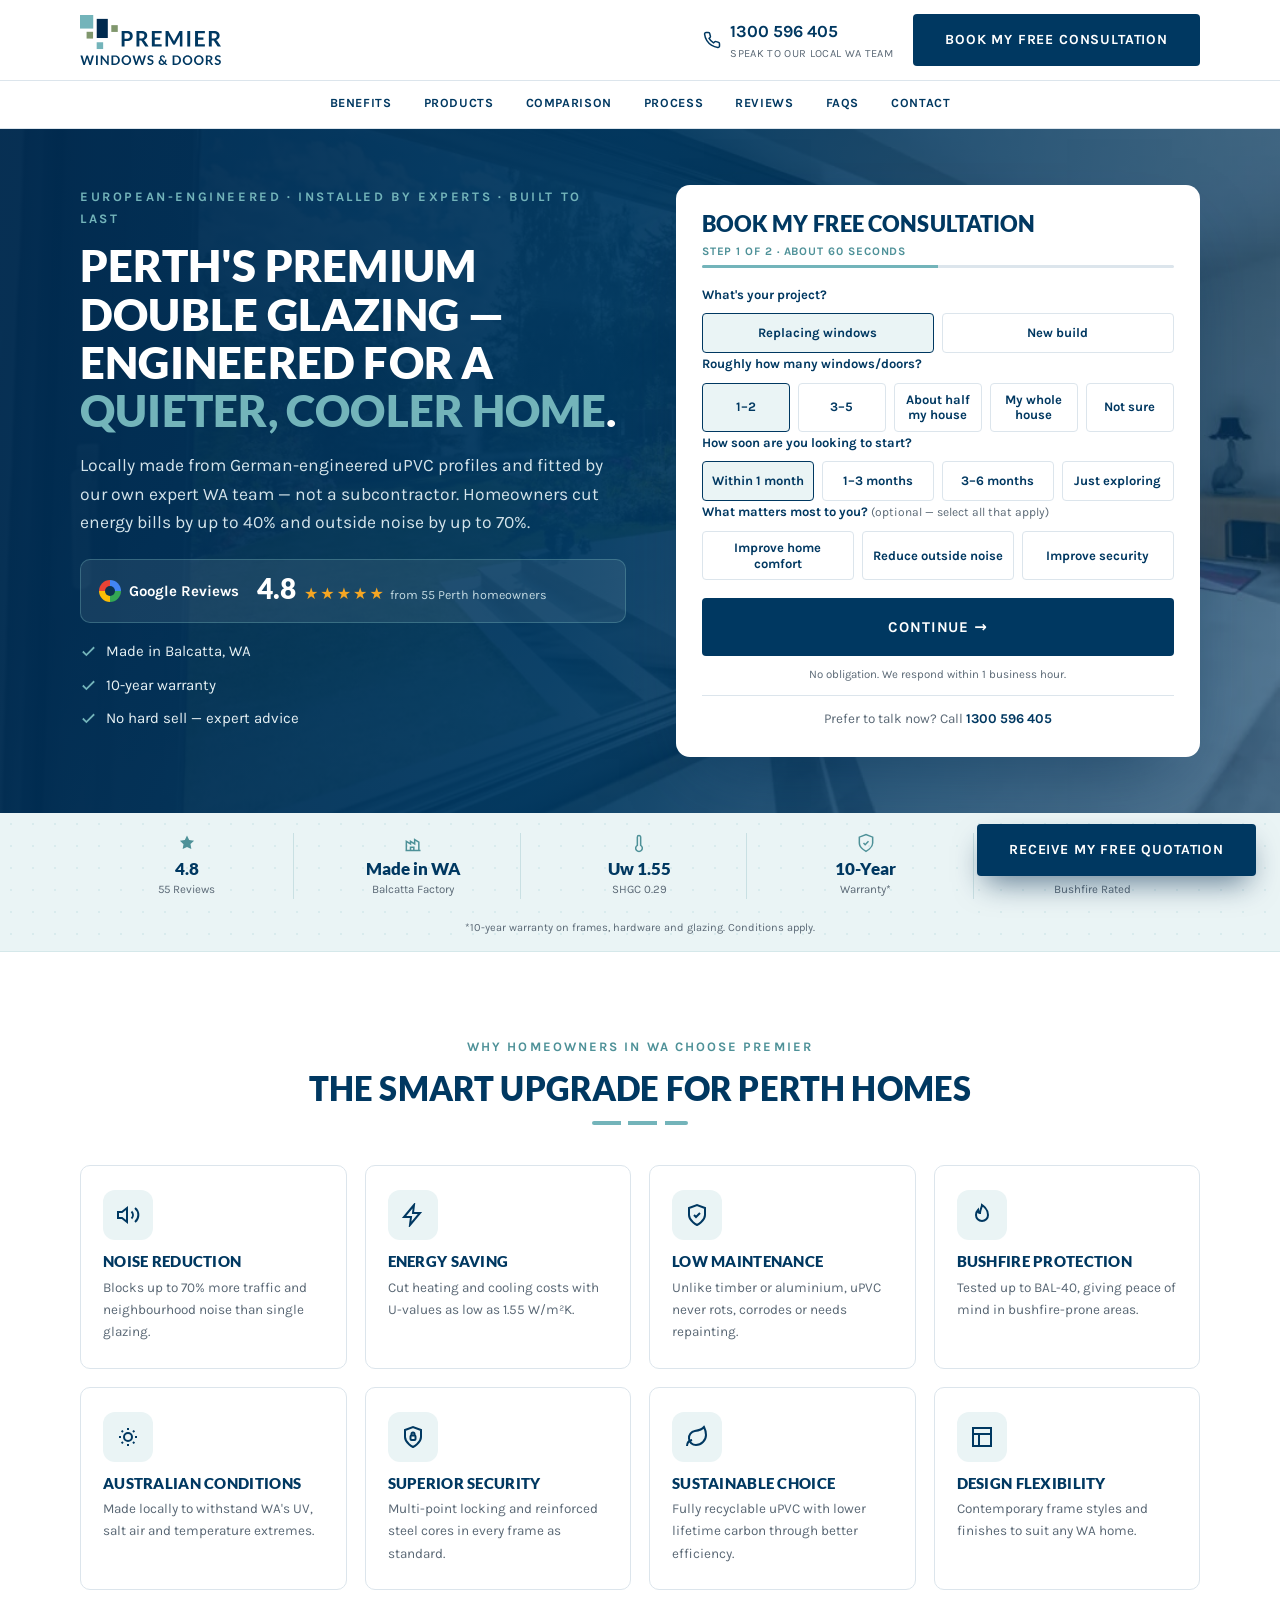
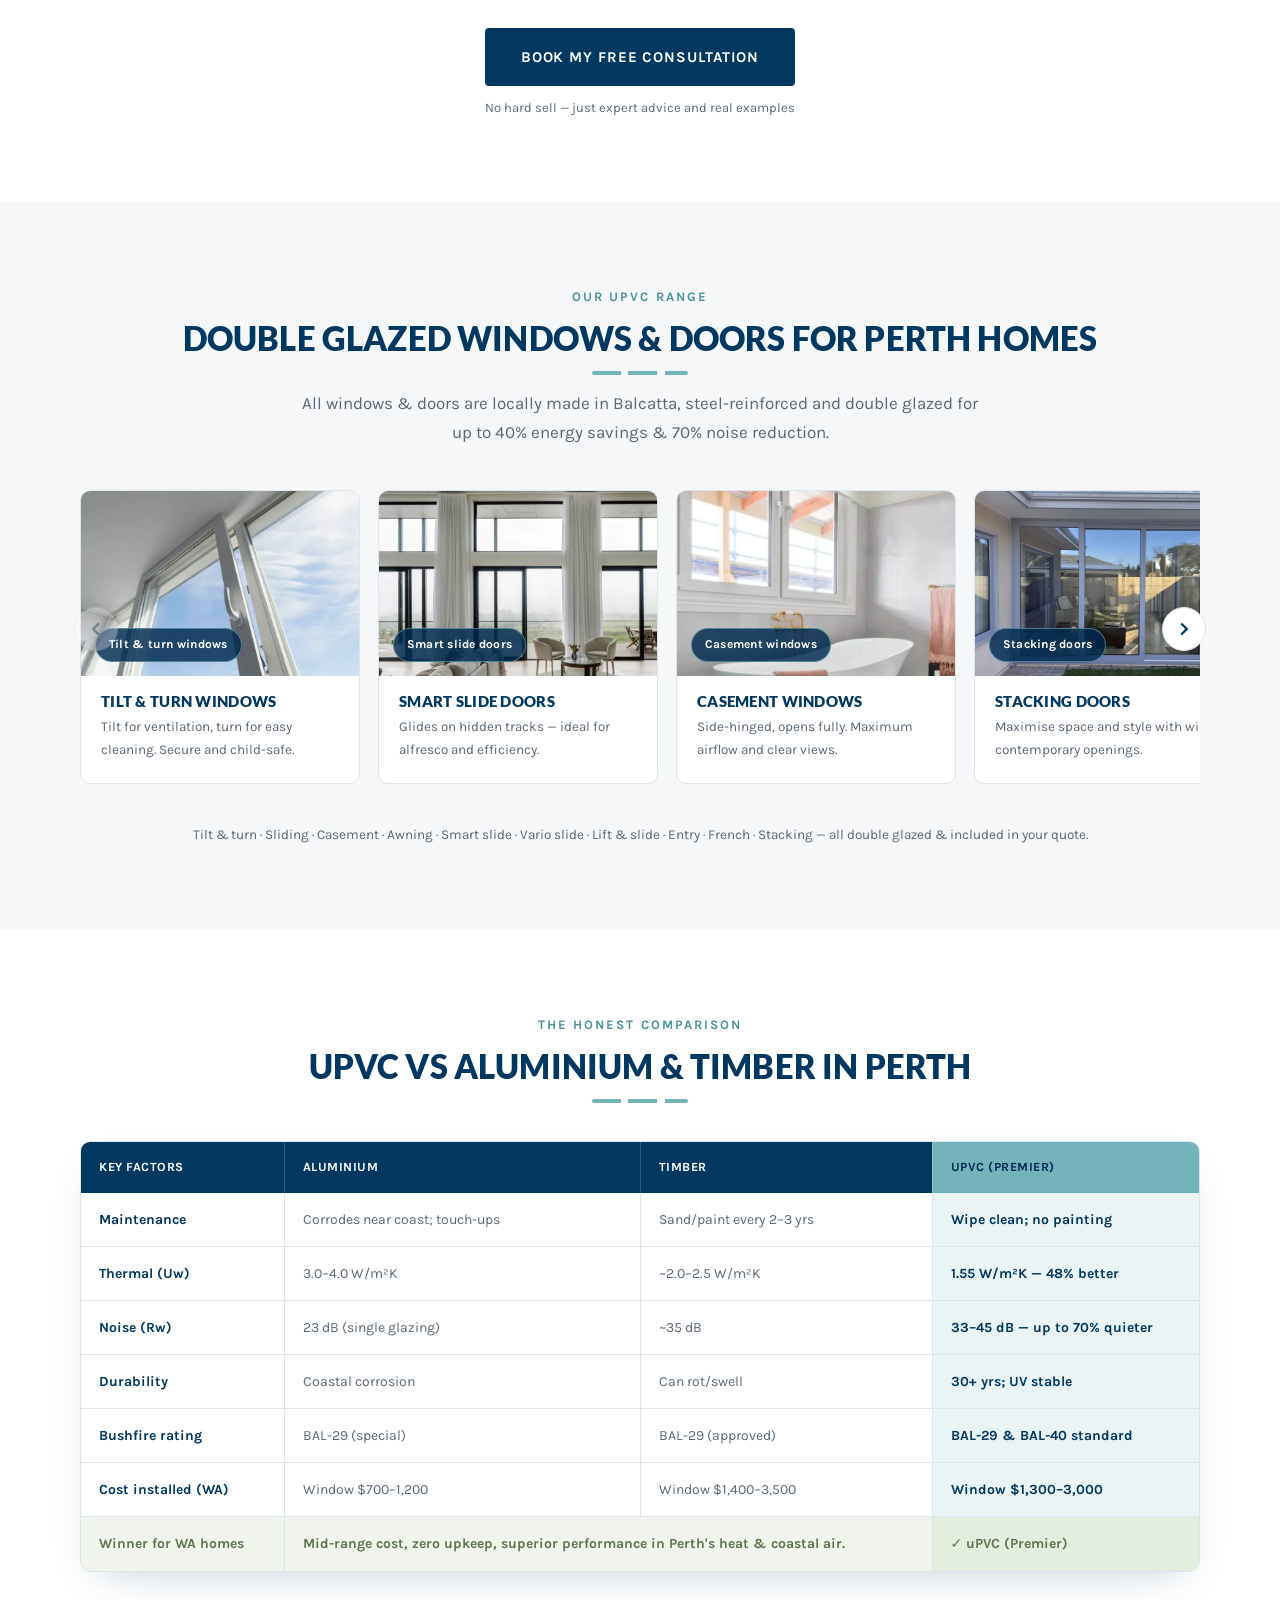
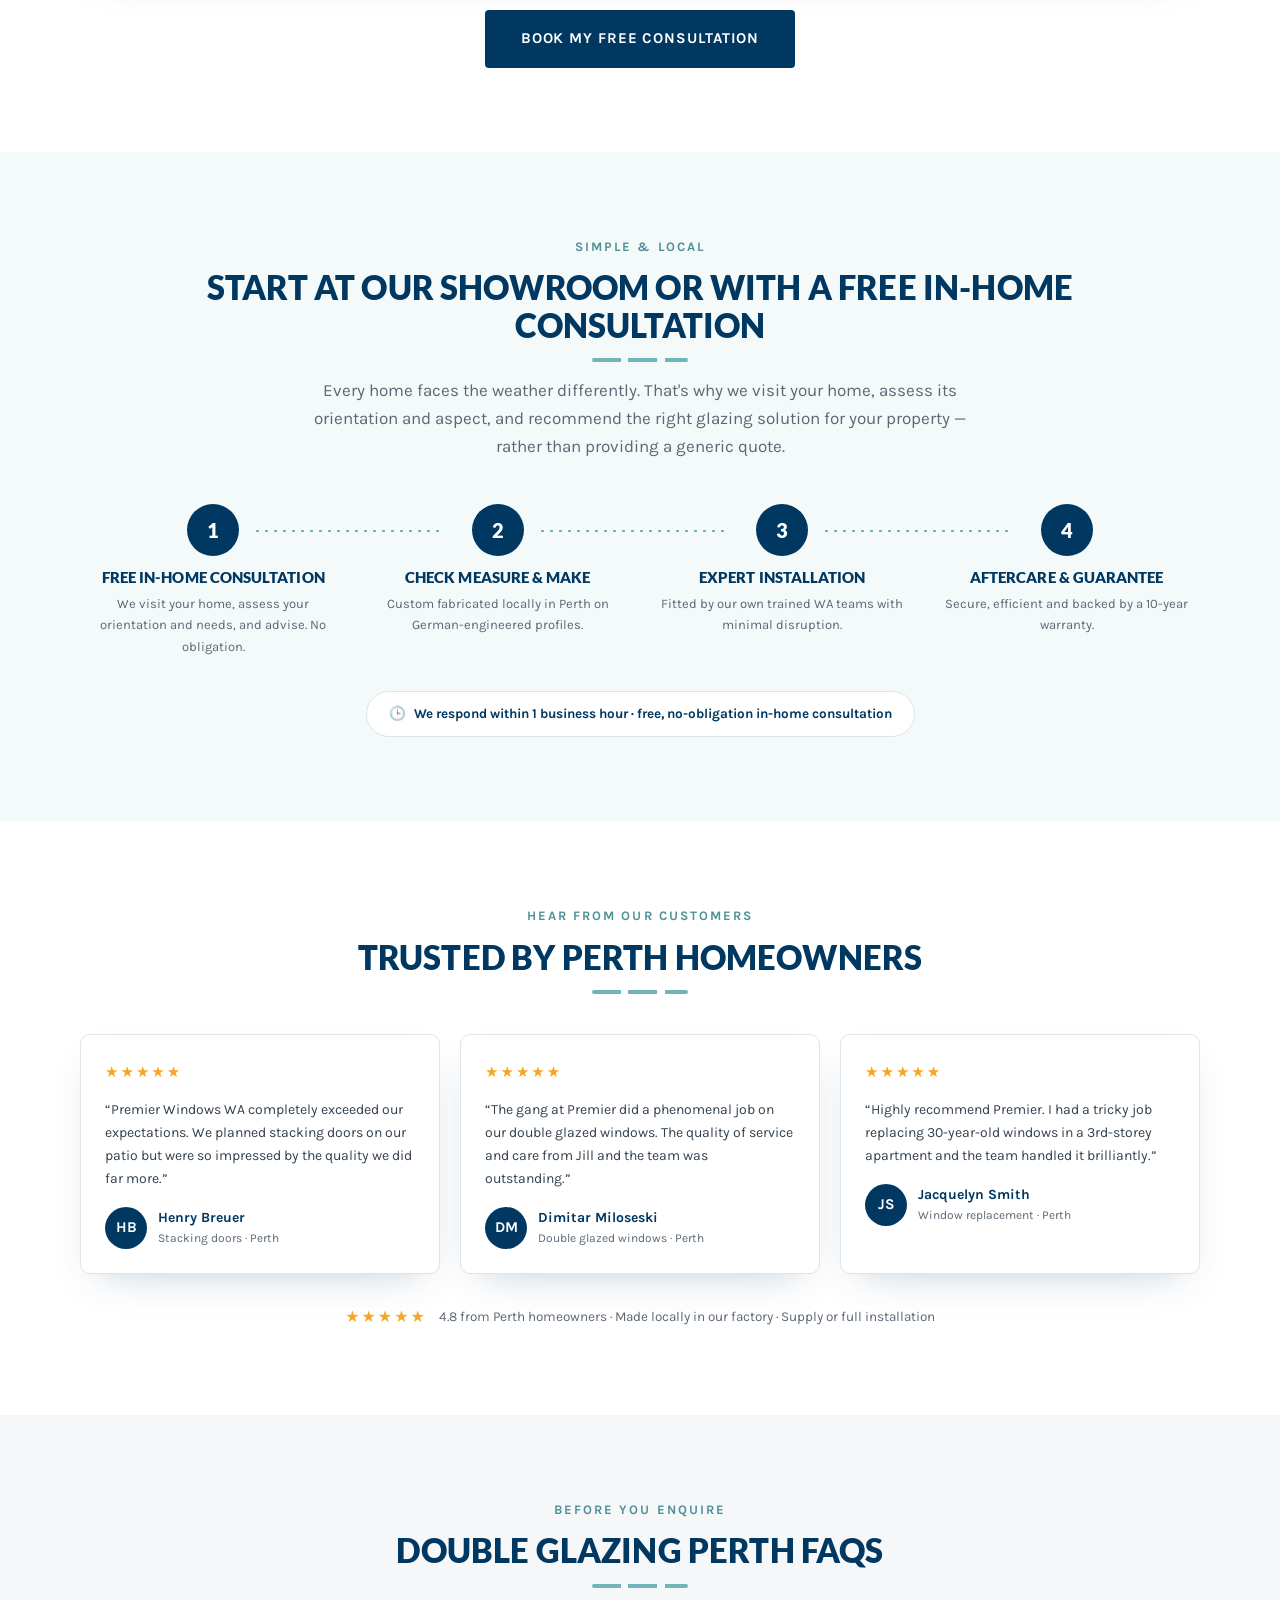
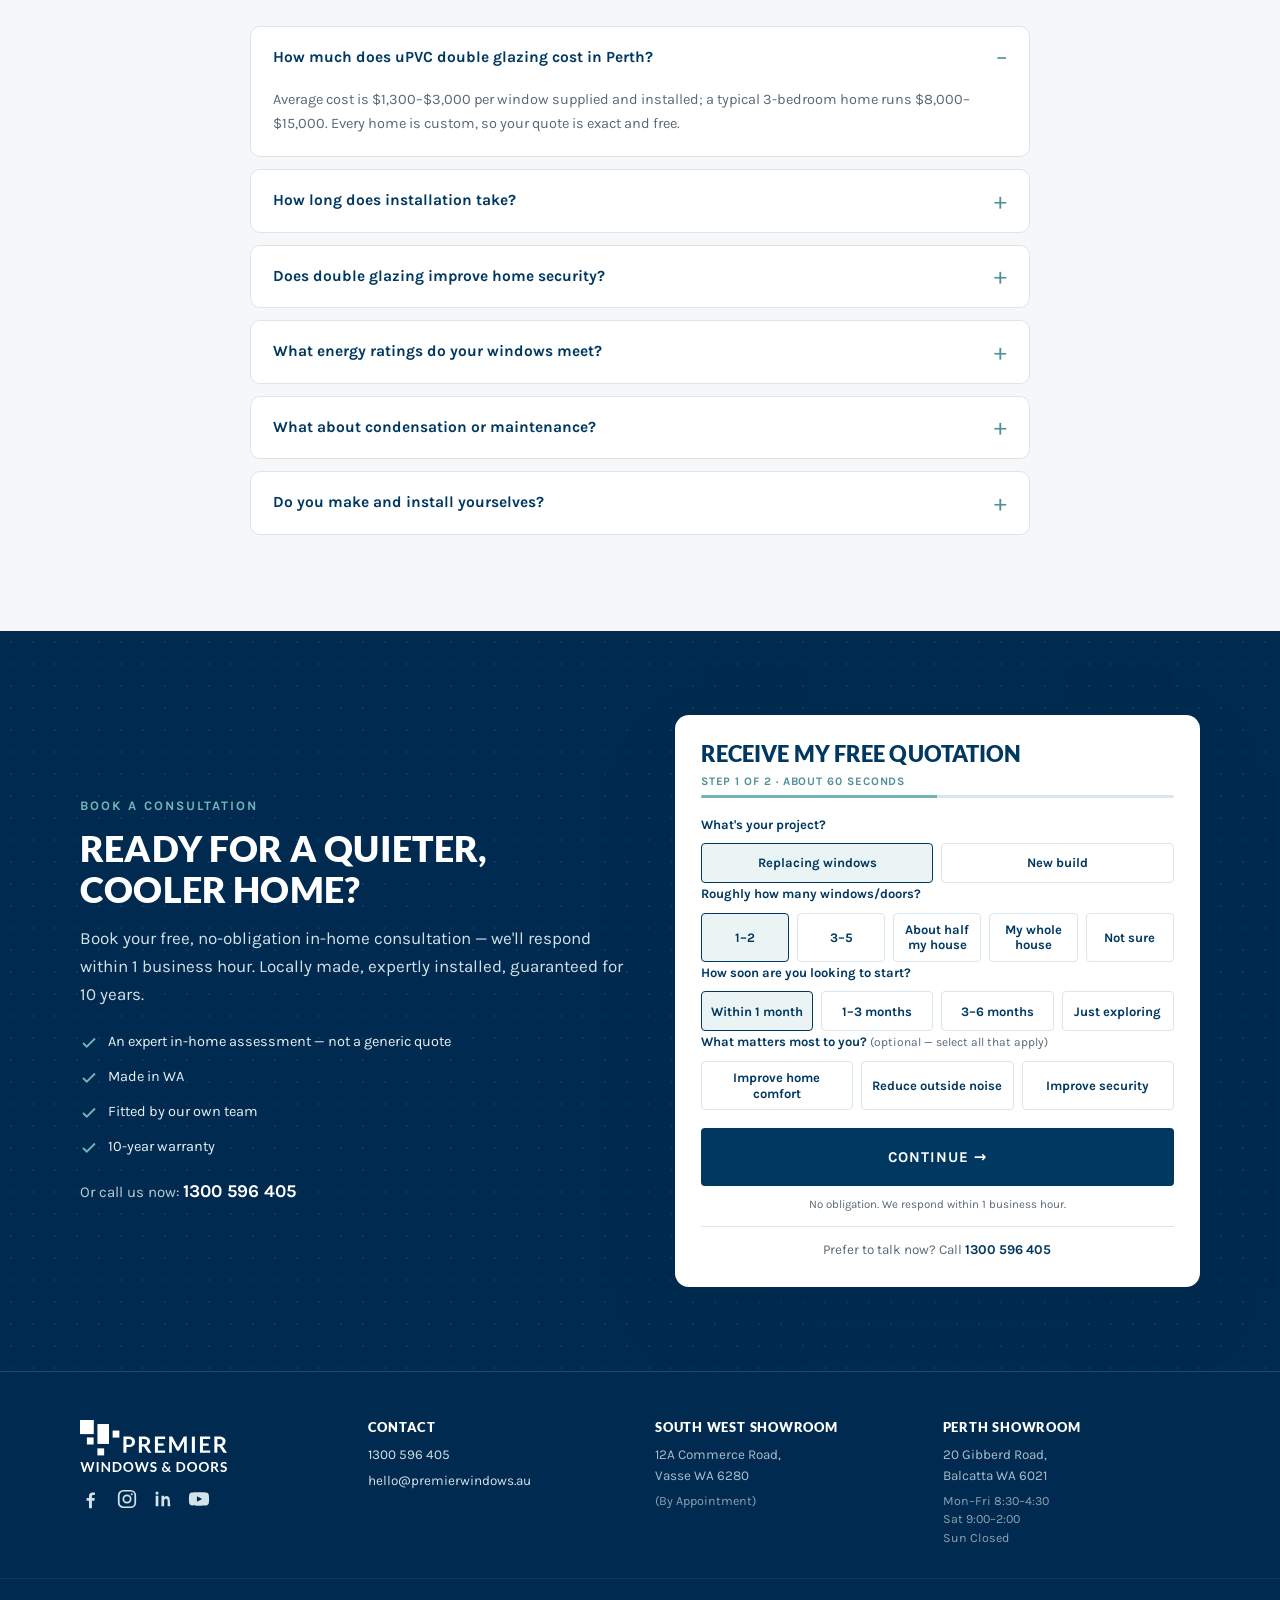
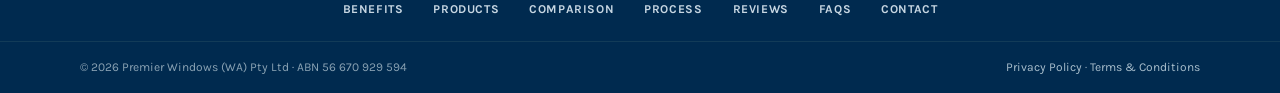
==== commit cedc687d: "Client round: Vasse showroom redesign, process heading, 4-item CTA bullets - South West: rebuild Vas" ====
--- a/index.html
+++ b/index.html
@@ -39,7 +39,7 @@
 <link rel="preload" as="font" type="font/woff2" href="/assets/fonts/karla-regular.woff2" crossorigin>
 <link rel="preload" as="font" type="font/woff2" href="/assets/fonts/karla-bold.woff2" crossorigin>
 
-<link rel="stylesheet" href="/assets/css/premier.css?v=13">
+<link rel="stylesheet" href="/assets/css/premier.css?v=14">
 </head>
 <body>
 <a class="skip" href="#quote-form">Skip to consultation form</a>
@@ -371,7 +371,7 @@
 <section class="section" id="process" style="background:var(--sky)" aria-labelledby="process-h">
   <div class="wrap center">
     <span class="eyebrow">Simple &amp; local</span>
-    <h2 class="h-sec" id="process-h">It starts with a free in-home consultation</h2>
+    <h2 class="h-sec" id="process-h">Start at our showroom or with a free in-home consultation</h2>
     <span class="divider" aria-hidden="true"></span>
     <p class="lead">Every home faces the weather differently. That's why we visit your home, assess its orientation and aspect, and recommend the right glazing solution for your property — rather than providing a generic quote.</p>
   </div>
@@ -460,7 +460,9 @@
       <p class="lead">Book your free, no-obligation in-home consultation — we'll respond within 1 business hour. Locally made, expertly installed, guaranteed for 10 years.</p>
       <ul class="fl">
         <li><svg width="18" height="18" viewBox="0 0 24 24" fill="none" stroke="currentColor" stroke-width="2.5" aria-hidden="true"><path d="M20 6 9 17l-5-5"/></svg>An expert in-home assessment — not a generic quote</li>
-        <li><svg width="18" height="18" viewBox="0 0 24 24" fill="none" stroke="currentColor" stroke-width="2.5" aria-hidden="true"><path d="M20 6 9 17l-5-5"/></svg>Made in Balcatta · fitted by our own team · 10-year warranty</li>
+        <li><svg width="18" height="18" viewBox="0 0 24 24" fill="none" stroke="currentColor" stroke-width="2.5" aria-hidden="true"><path d="M20 6 9 17l-5-5"/></svg>Made in WA</li>
+        <li><svg width="18" height="18" viewBox="0 0 24 24" fill="none" stroke="currentColor" stroke-width="2.5" aria-hidden="true"><path d="M20 6 9 17l-5-5"/></svg>Fitted by our own team</li>
+        <li><svg width="18" height="18" viewBox="0 0 24 24" fill="none" stroke="currentColor" stroke-width="2.5" aria-hidden="true"><path d="M20 6 9 17l-5-5"/></svg>10-year warranty</li>
       </ul>
       <p class="finaltel">Or call us now: <a href="tel:1300596405" data-track="phone">1300 596 405</a></p>
     </div>
--- a/assets/css/premier.css
+++ b/assets/css/premier.css
@@ -205,11 +205,23 @@
 .slidebtn.next{right:-6px}
 .slidebtn[disabled]{opacity:.3;cursor:default;pointer-events:none}
 
-/* ---------- SHOWROOM SPLIT SECTION (SW page) ---------- */
-.showroomsec{display:grid;grid-template-columns:1fr 1fr;gap:44px;align-items:center}
-.showroomsec__img img{width:100%;border-radius:var(--r);border:1px solid var(--line);box-shadow:var(--shadow)}
-.showroomsec .divider{margin:14px 0 0}
-.showroomsec .lead{margin-top:16px;max-width:none}
+/* ---------- MEET US IN VASSE — SHOWROOM SPLIT (SW page) ---------- */
+.vasse__grid{display:grid;grid-template-columns:1.02fr .98fr;gap:56px;align-items:center}
+/* left: showroom photo with overlapping headshot + name card (reserve overlap space via padding) */
+.vasse__media{position:relative;padding:40px 62px 0 0}
+.vasse__photo{width:100%;border-radius:16px;border:1px solid var(--line);box-shadow:var(--shadow-lg);display:block}
+.vasse__person{position:absolute;top:0;right:0;width:184px;margin:0;display:flex;flex-direction:column;align-items:center}
+.vasse__person>img{width:150px;height:150px;border-radius:50%;object-fit:cover;border:5px solid #fff;box-shadow:0 14px 34px -14px rgba(0,42,79,.45)}
+.vasse__card{margin-top:-16px;background:#fff;border-radius:12px;box-shadow:0 14px 34px -16px rgba(0,42,79,.4);padding:10px 20px;text-align:center;display:flex;flex-direction:column;line-height:1.2}
+.vasse__card b{font-family:var(--fh);color:var(--navy);font-size:15px}
+.vasse__card span{font-size:10.5px;font-weight:700;letter-spacing:.12em;text-transform:uppercase;color:var(--muted);margin-top:3px}
+/* right: copy column */
+.vasse__h{font-family:var(--fh);font-size:clamp(30px,4vw,46px);line-height:1.04;text-transform:uppercase;color:var(--navy);margin:0}
+.vasse__rule{display:block;width:66px;height:4px;margin:22px 0 4px;border-radius:2px;
+  background:repeating-linear-gradient(90deg,var(--blue) 0 14px,transparent 14px 22px)}
+.vasse__body p{color:var(--muted);font-size:17px;line-height:1.62;margin-top:18px;max-width:56ch}
+.vasse__cta{margin-top:26px;margin-bottom:0}
+.vasse__meta{color:var(--muted);font-size:14px;margin-top:16px}
 
 /* ---------- COMPARISON ---------- */
 .tablewrap{border:1px solid var(--line);border-radius:var(--r);overflow:hidden;box-shadow:var(--shadow)}
@@ -370,8 +382,9 @@
   /* product slider: swipe only, wider cards on mobile */
   .slidebtn{display:none}
   .prodslider .prod{flex-basis:78vw;max-width:300px}
-  /* showroom split → stacked */
-  .showroomsec{grid-template-columns:1fr;gap:24px}
+  /* Vasse showroom split → stacked */
+  .vasse__grid{grid-template-columns:1fr;gap:32px}
+  .vasse__media{max-width:560px;margin-inline:auto}
   .steps{grid-template-columns:1fr 1fr;gap:28px}
   .step:not(:last-child)::after{display:none}
   /* --- MOBILE HEADER REFINEMENT (mobile only — desktop header unchanged) --- */
@@ -420,4 +433,10 @@
   .metrics{flex-wrap:wrap}
   .gwrap{gap:12px;padding:12px 14px}
   .gwrap .num{font-size:24px}
+  /* Vasse: shrink the overlay so it never crowds or overflows on small phones */
+  .vasse__media{padding:34px 50px 0 0}
+  .vasse__person{width:150px}
+  .vasse__person>img{width:118px;height:118px;border-width:4px}
+  .vasse__card{padding:8px 15px}
+  .vasse__card b{font-size:14px}
 }
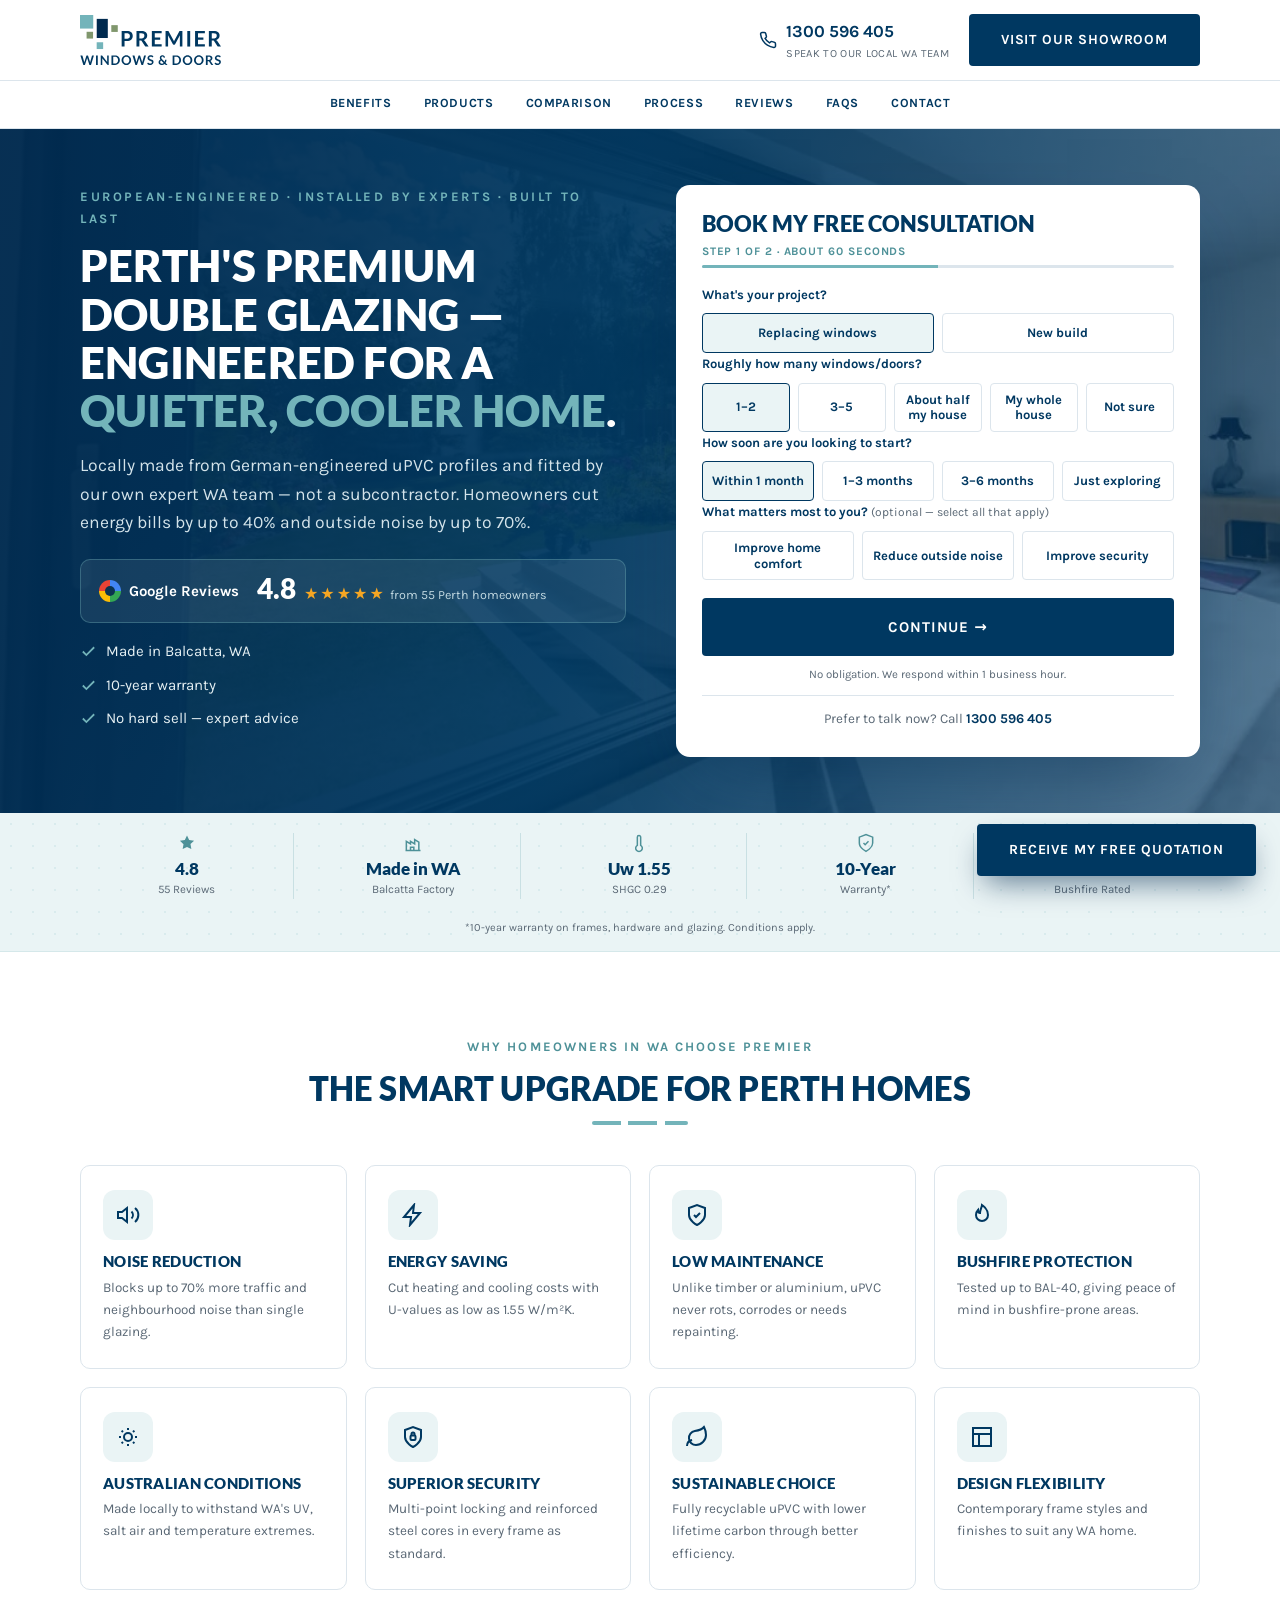
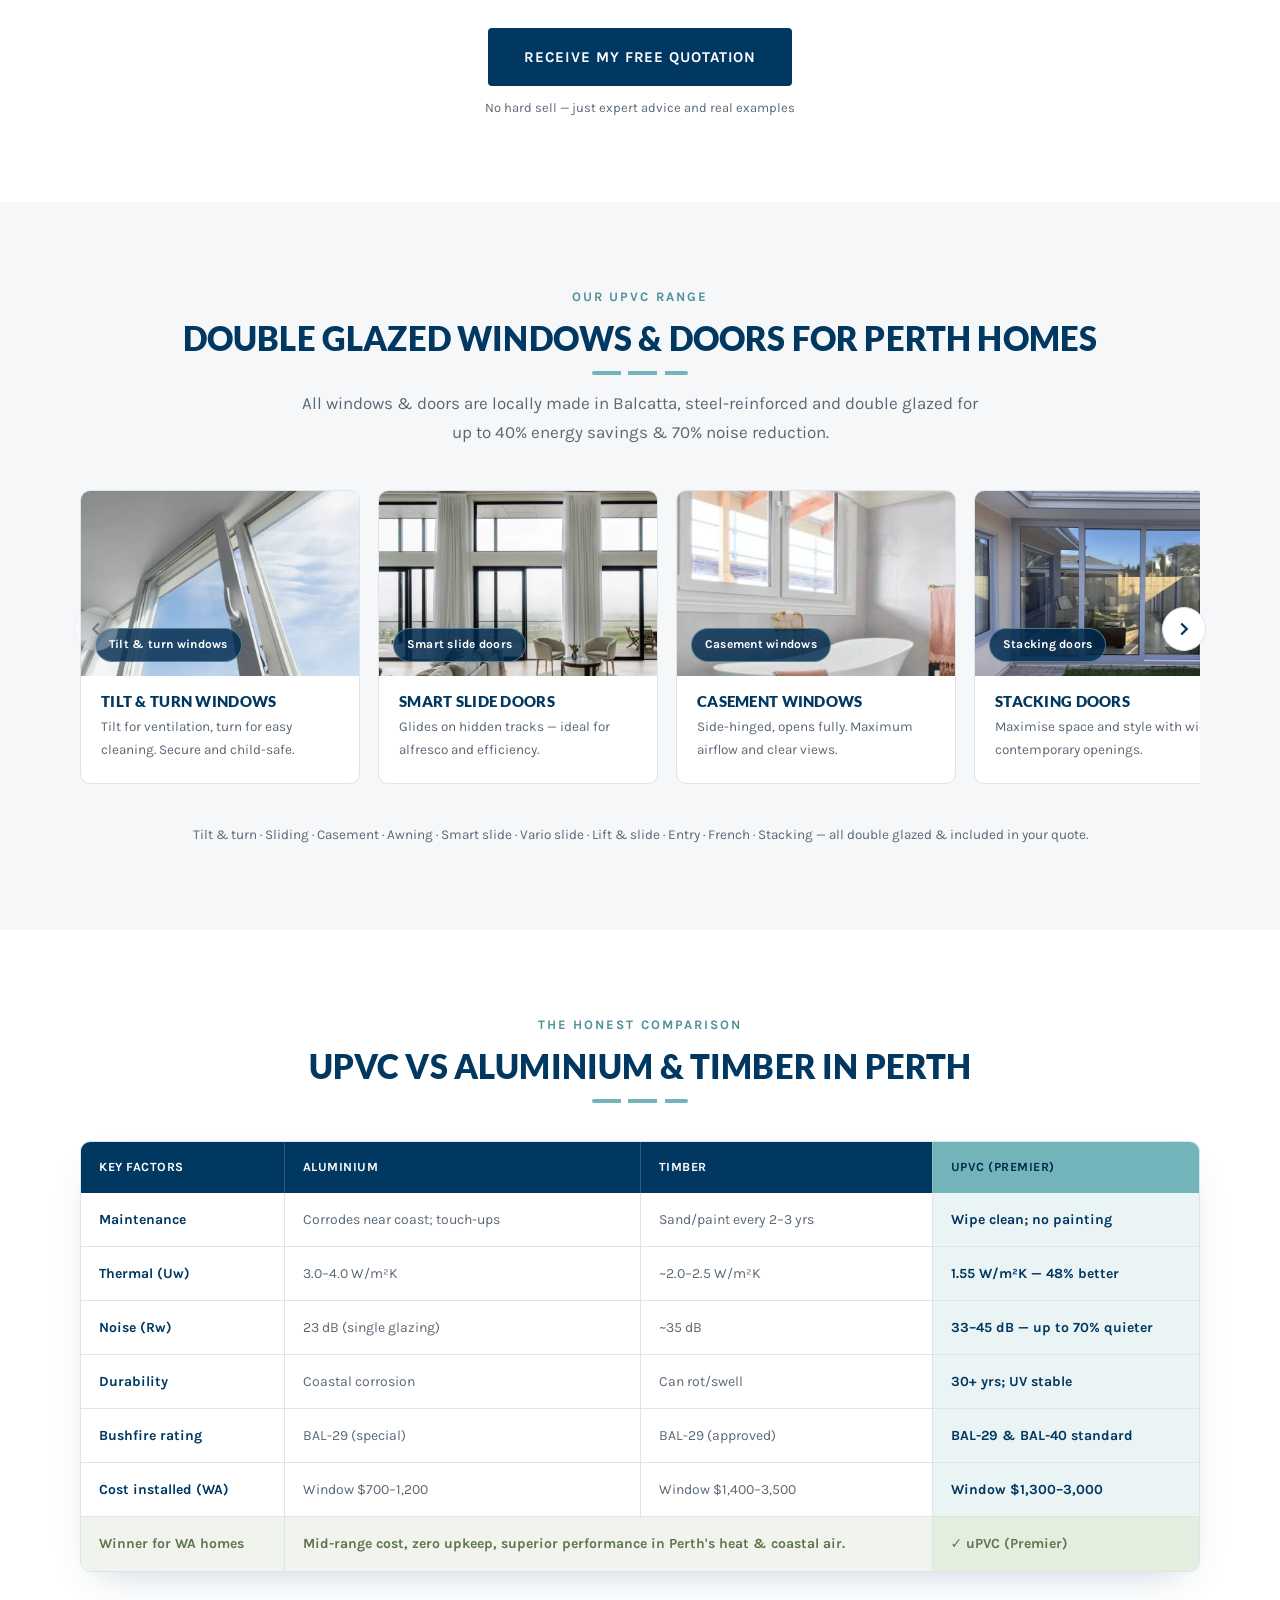
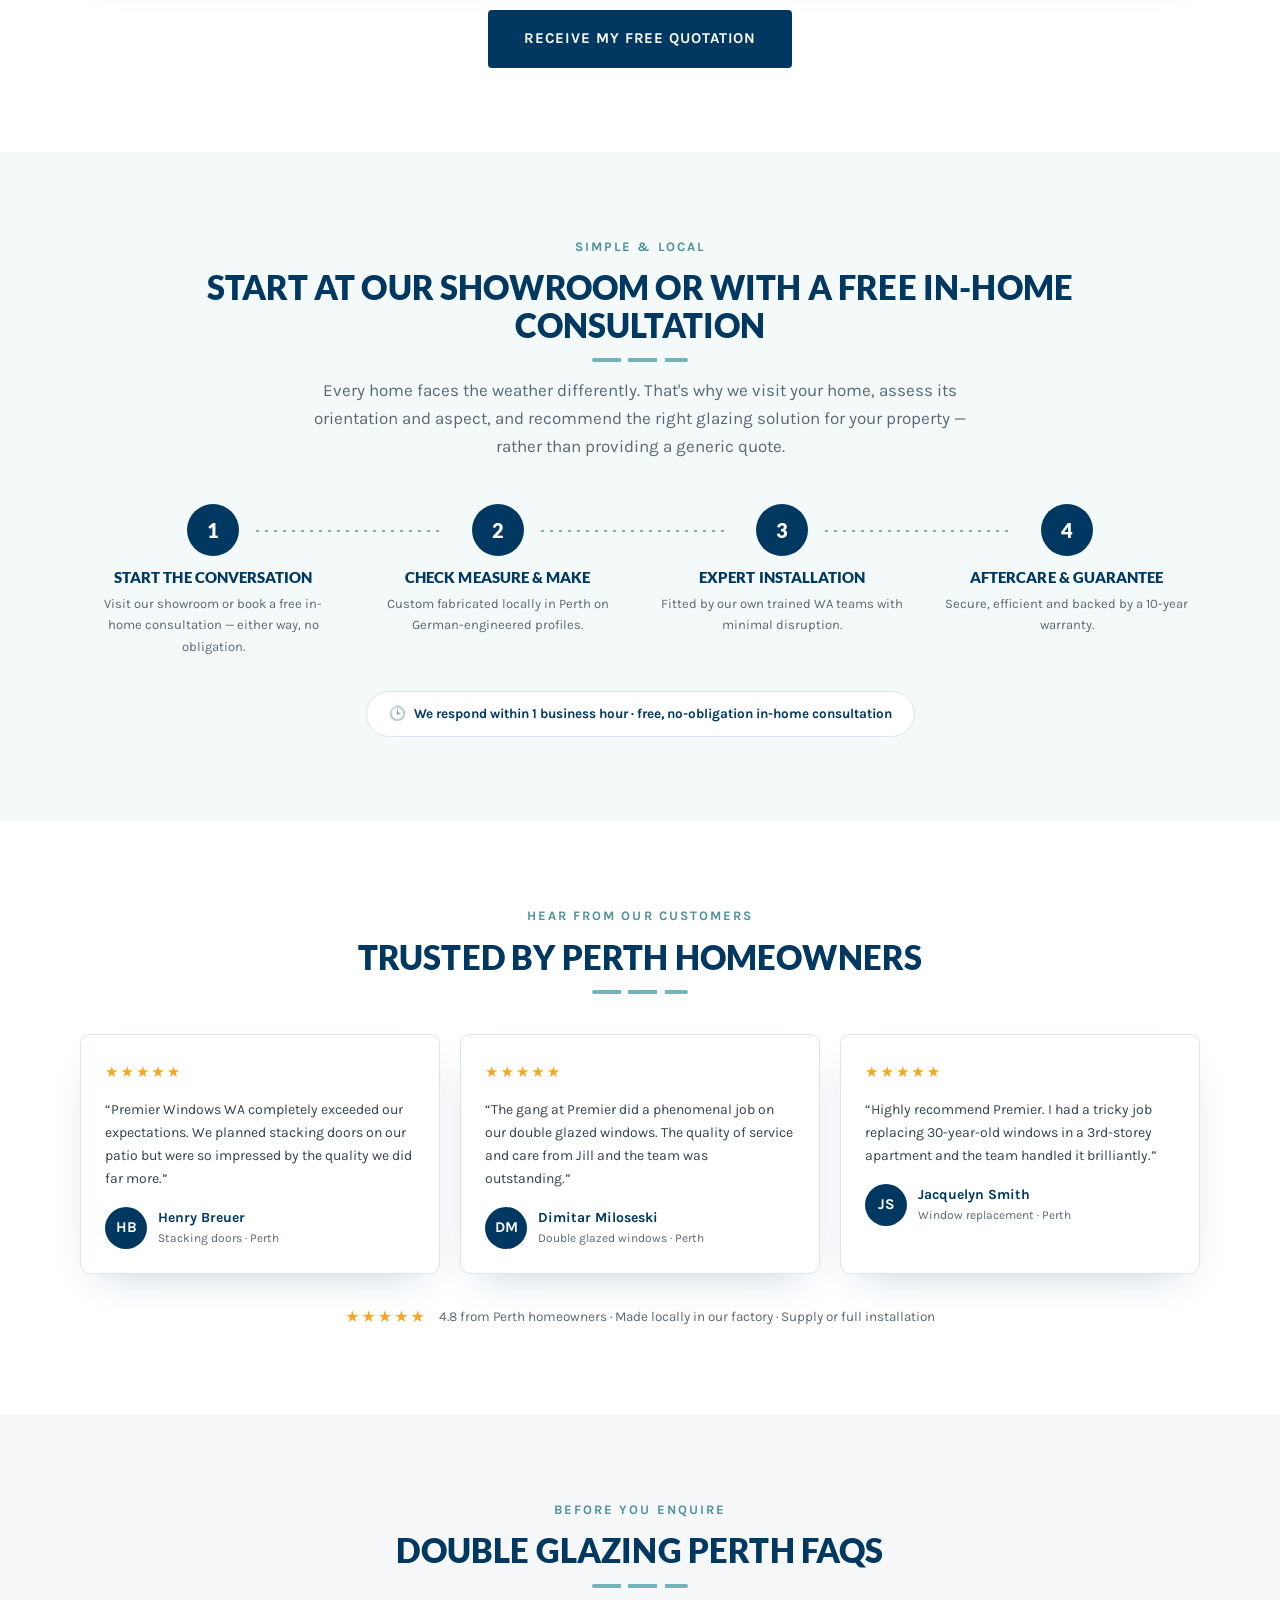
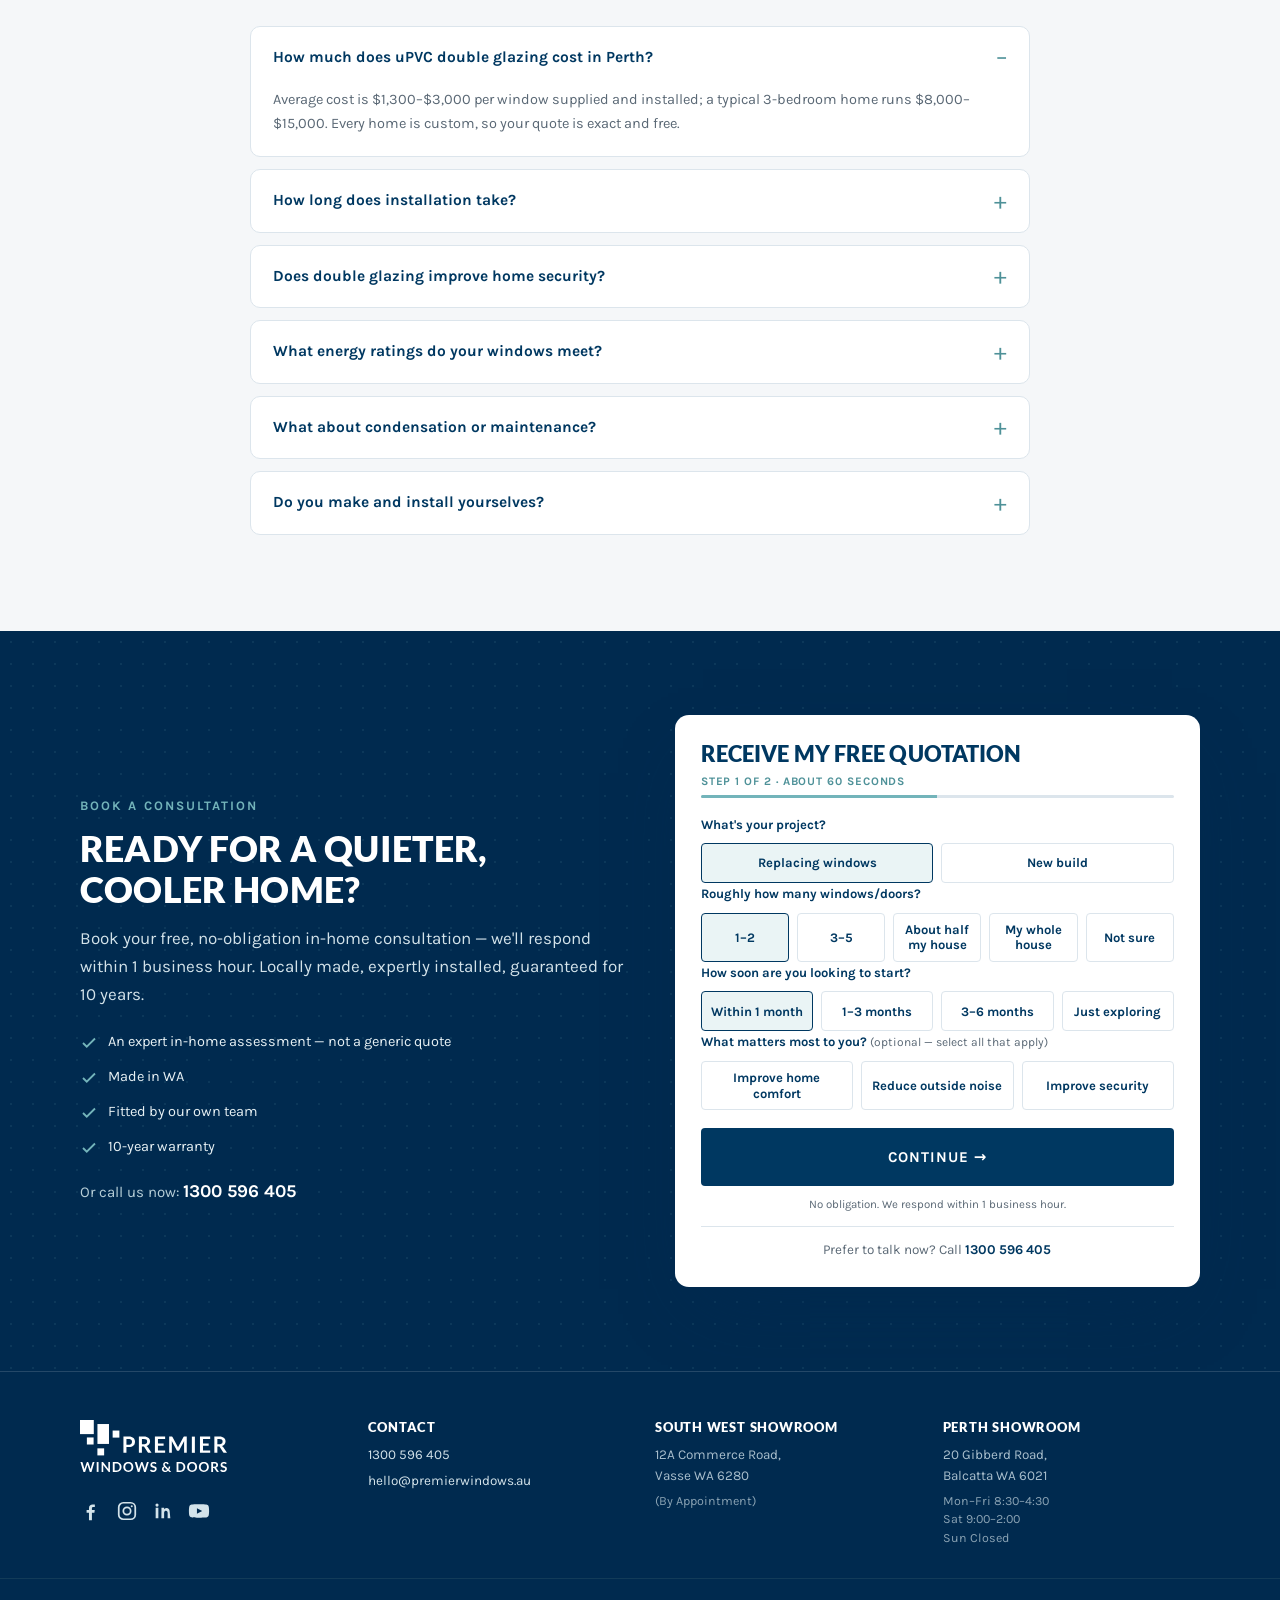
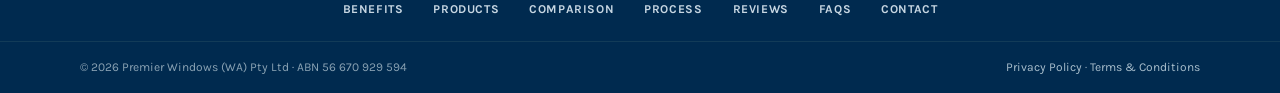
==== commit dbcc6c14: "Client round: CTA wording/links, Vasse section labels, process step 1, footer spacing Global: - Foot" ====
--- a/index.html
+++ b/index.html
@@ -39,7 +39,7 @@
 <link rel="preload" as="font" type="font/woff2" href="/assets/fonts/karla-regular.woff2" crossorigin>
 <link rel="preload" as="font" type="font/woff2" href="/assets/fonts/karla-bold.woff2" crossorigin>
 
-<link rel="stylesheet" href="/assets/css/premier.css?v=14">
+<link rel="stylesheet" href="/assets/css/premier.css?v=16">
 </head>
 <body>
 <a class="skip" href="#quote-form">Skip to consultation form</a>
@@ -55,7 +55,7 @@
         <svg width="18" height="18" viewBox="0 0 24 24" fill="none" stroke="currentColor" stroke-width="2" aria-hidden="true"><path d="M22 16.92v3a2 2 0 0 1-2.18 2 19.79 19.79 0 0 1-8.63-3.07 19.5 19.5 0 0 1-6-6 19.79 19.79 0 0 1-3.07-8.67A2 2 0 0 1 4.11 2h3a2 2 0 0 1 2 1.72c.13.98.36 1.93.7 2.85a2 2 0 0 1-.45 2.11L8.09 9.91a16 16 0 0 0 6 6l1.23-1.23a2 2 0 0 1 2.11-.45c.92.34 1.87.57 2.85.7A2 2 0 0 1 22 16.92z"/></svg>
         <span>1300 596 405<small>Speak to our local WA team</small></span>
       </a>
-      <a class="btn btn-primary" href="#quote-form"><span class="u-desktop">Book my free consultation</span><span class="u-mobile">Book consultation</span></a>
+      <a class="btn btn-primary" href="https://premierwindows.com.au/balcatta/" target="_blank" rel="noopener"><span class="u-desktop">Visit our showroom</span><span class="u-mobile">Visit showroom</span></a>
     </div>
   </div>
   <nav class="secnav" aria-label="Page sections">
@@ -262,7 +262,7 @@
       <article class="card"><span class="ico"><svg width="24" height="24" viewBox="0 0 24 24" fill="none" stroke="currentColor" stroke-width="2" aria-hidden="true"><path d="M3 3h18v18H3z"/><path d="M3 9h18M9 21V9"/></svg></span><h3>Design flexibility</h3><p>Contemporary frame styles and finishes to suit any WA home.</p></article>
     </div>
     <div class="seccta">
-      <a class="btn btn-primary btn-lg" href="#quote-form">Book my free consultation</a>
+      <a class="btn btn-primary btn-lg" href="#quote-form">Receive my free quotation</a>
       <span class="hint">No hard sell — just expert advice and real examples</span>
     </div>
   </div>
@@ -362,7 +362,7 @@
       </table>
     </div>
     <div class="seccta">
-      <a class="btn btn-primary btn-lg" href="#quote-form">Book my free consultation</a>
+      <a class="btn btn-primary btn-lg" href="#quote-form">Receive my free quotation</a>
     </div>
   </div>
 </section>
@@ -377,7 +377,7 @@
   </div>
   <div class="wrap" style="margin-top:44px">
     <ol class="steps">
-      <li class="step"><span class="n" aria-hidden="true">1</span><h3>Free in-home consultation</h3><p>We visit your home, assess your orientation and needs, and advise. No obligation.</p></li>
+      <li class="step"><span class="n" aria-hidden="true">1</span><h3>Start the conversation</h3><p>Visit our showroom or book a free in-home consultation — either way, no obligation.</p></li>
       <li class="step"><span class="n" aria-hidden="true">2</span><h3>Check measure &amp; make</h3><p>Custom fabricated locally in Perth on German-engineered profiles.</p></li>
       <li class="step"><span class="n" aria-hidden="true">3</span><h3>Expert installation</h3><p>Fitted by our own trained WA teams with minimal disruption.</p></li>
       <li class="step"><span class="n" aria-hidden="true">4</span><h3>Aftercare &amp; guarantee</h3><p>Secure, efficient and backed by a 10-year warranty.</p></li>
--- a/assets/css/premier.css
+++ b/assets/css/premier.css
@@ -215,8 +215,8 @@
 .vasse__card{margin-top:-16px;background:#fff;border-radius:12px;box-shadow:0 14px 34px -16px rgba(0,42,79,.4);padding:10px 20px;text-align:center;display:flex;flex-direction:column;line-height:1.2}
 .vasse__card b{font-family:var(--fh);color:var(--navy);font-size:15px}
 .vasse__card span{font-size:10.5px;font-weight:700;letter-spacing:.12em;text-transform:uppercase;color:var(--muted);margin-top:3px}
-/* right: copy column */
-.vasse__h{font-family:var(--fh);font-size:clamp(30px,4vw,46px);line-height:1.04;text-transform:uppercase;color:var(--navy);margin:0}
+/* right: copy column — heading uses the shared .h-sec size/styling */
+.vasse__body .h-sec{margin:0}
 .vasse__rule{display:block;width:66px;height:4px;margin:22px 0 4px;border-radius:2px;
   background:repeating-linear-gradient(90deg,var(--blue) 0 14px,transparent 14px 22px)}
 .vasse__body p{color:var(--muted);font-size:17px;line-height:1.62;margin-top:18px;max-width:56ch}
@@ -318,7 +318,7 @@
 /* subtle horizontal divider above the logo — spans the full page width */
 .ftr{background:var(--navy-deep);color:#A9BFCD;font-size:14px;border-top:1px solid rgba(255,255,255,.14)}
 /* social media icons */
-.ftsocial{display:flex;gap:14px;margin-top:16px}
+.ftsocial{display:flex;gap:14px;margin-top:28px}
 .ftsocial a{color:#A9BFCD;display:inline-flex;transition:color .15s}
 .ftsocial a:hover,.ftsocial a:focus-visible{color:#fff}
 .ftsocial svg{width:22px;height:22px}
